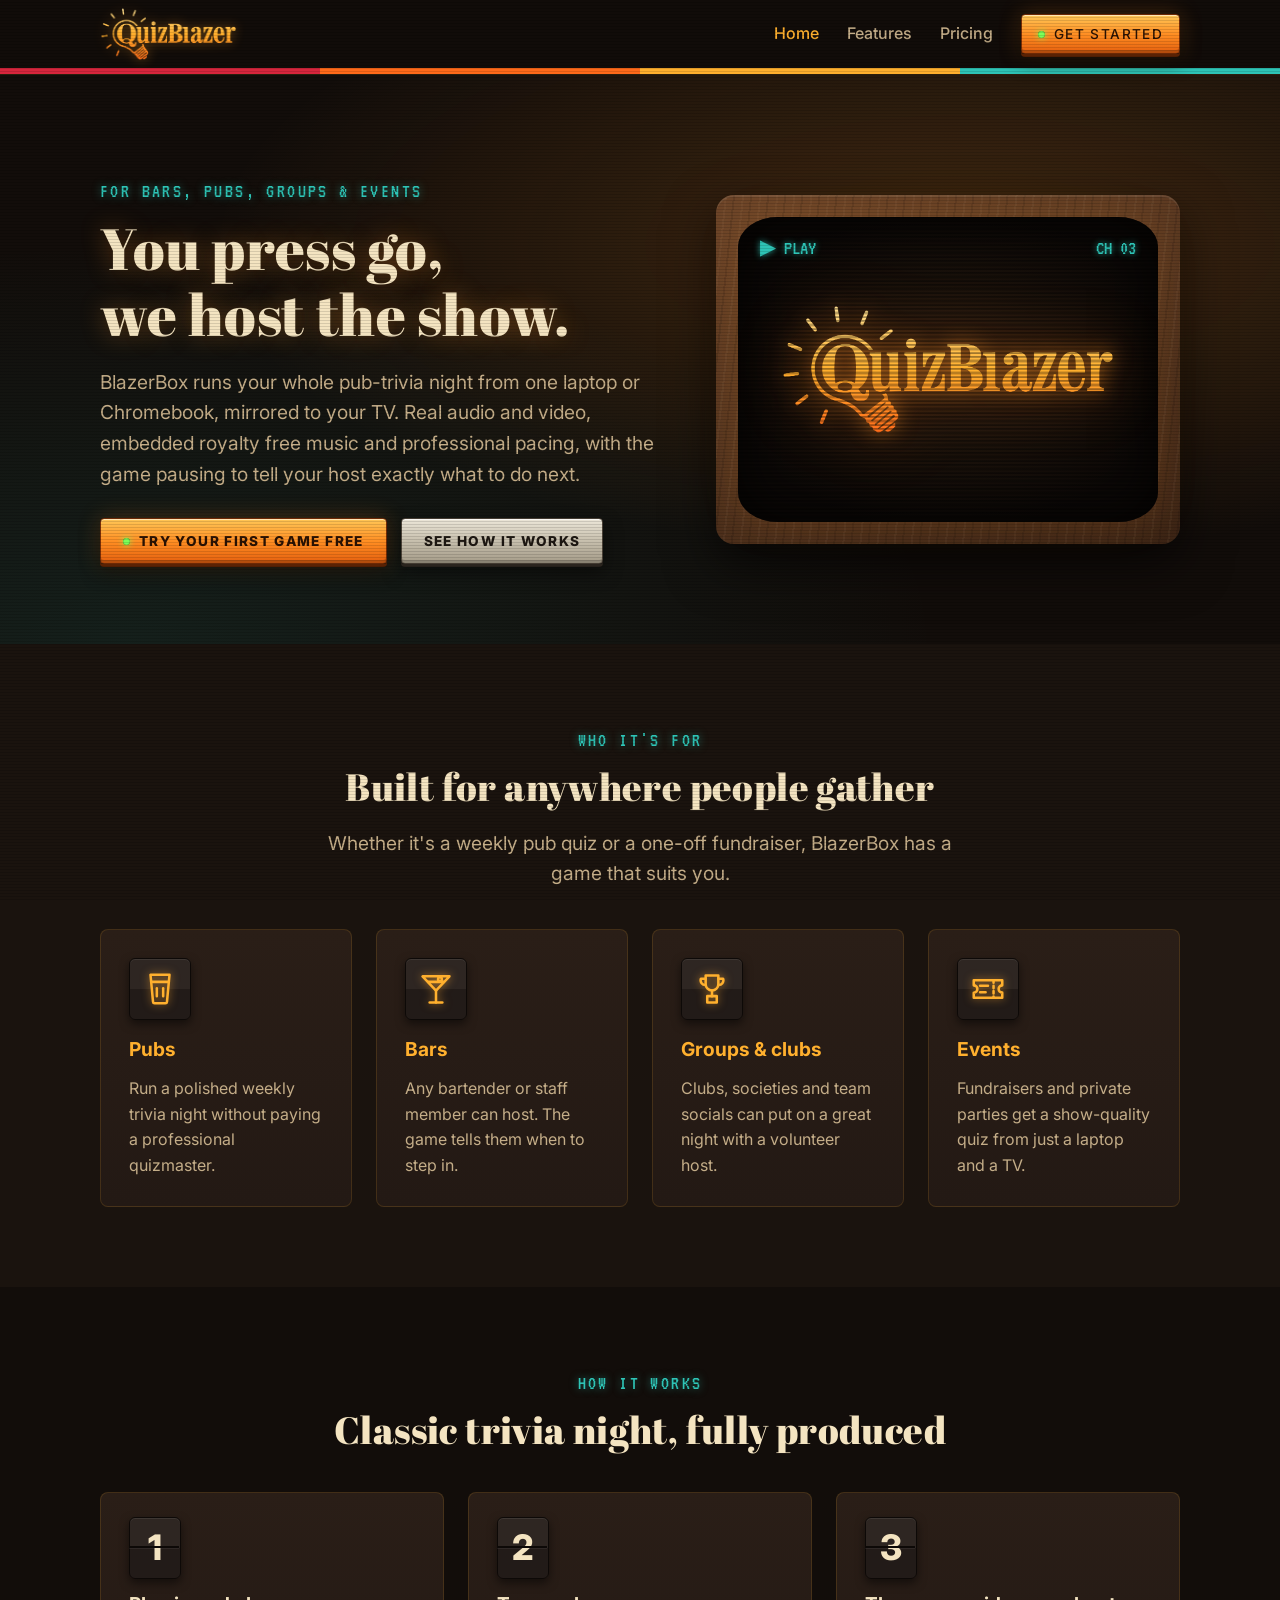
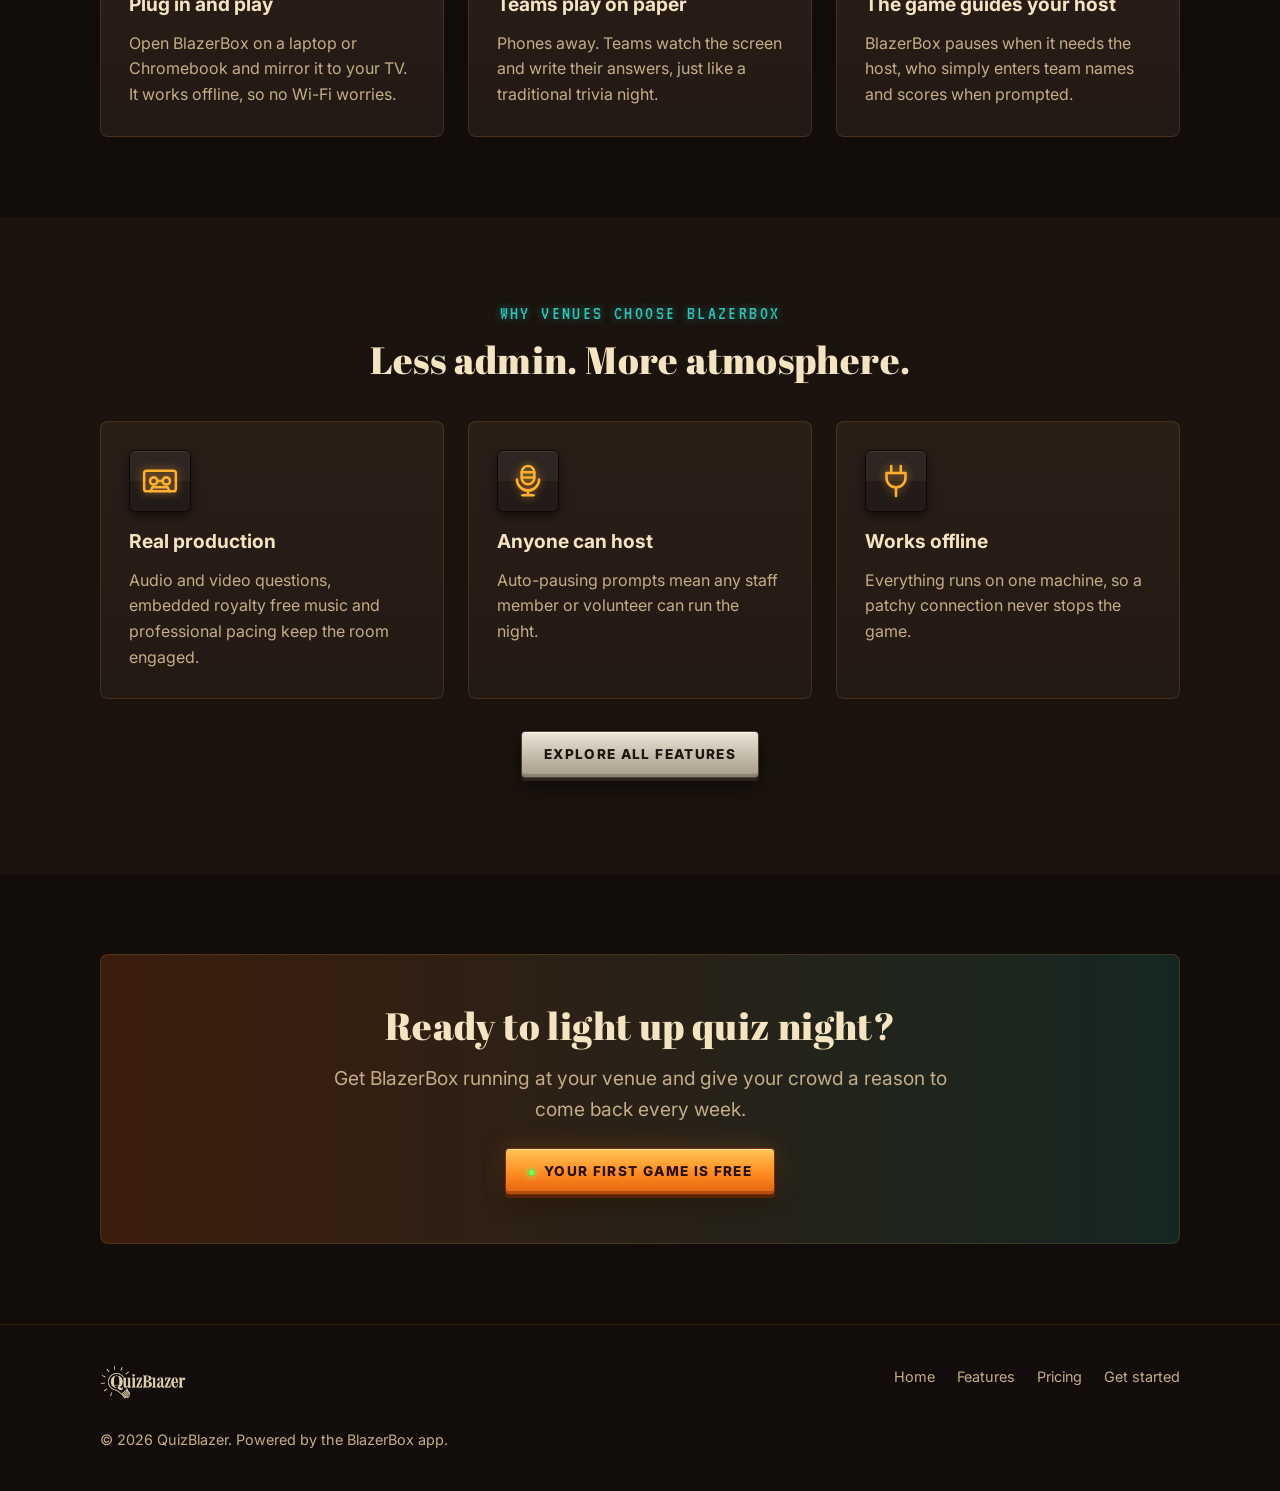
==== index.html @ 4c2b297f "Merge pull request #1 from DLGXYZ/get-started-form Add "Is QuizBlazer right for you?" Get Started fo" ====
<!DOCTYPE html>
<html lang="en">
<head>
  <meta charset="utf-8">
  <meta name="viewport" content="width=device-width, initial-scale=1">
  <title>QuizBlazer | Quiz nights powered by BlazerBox</title>
  <meta name="description" content="QuizBlazer brings the BlazerBox trivia host to bars, pubs, groups and events. Run a fully produced trivia night from one laptop and a TV.">
  <link rel="preconnect" href="https://fonts.googleapis.com">
  <link rel="preconnect" href="https://fonts.gstatic.com" crossorigin>
  <link href="https://fonts.googleapis.com/css2?family=Abril+Fatface&family=Inter:wght@400;500;600;700;800&family=VT323&display=swap" rel="stylesheet">
  <link rel="icon" type="image/png" href="assets/favicon.png">
  <link rel="stylesheet" href="assets/style.css?v=5">
  <script src="assets/site.js?v=3" defer></script>
</head>
<body>
  <header class="site-header">
    <nav class="container nav" aria-label="Main">
      <a class="logo" href="index.html"><img src="assets/logo-warm.png" alt="QuizBlazer" width="1142" height="451"></a>
      <button class="nav-toggle" aria-label="Open menu" aria-expanded="false">&#9776;</button>
      <ul class="nav-links">
        <li><a href="index.html" aria-current="page">Home</a></li>
        <li><a href="features.html">Features</a></li>
        <li><a href="pricing.html">Pricing</a></li>
        <li><a class="btn btn-primary" href="get-started.html">Get started</a></li>
      </ul>
    </nav>
    <div class="retro-stripe"></div>
  </header>

  <main>
    <section class="hero">
      <div class="container hero-grid">
        <div>
          <p class="eyebrow">For bars, pubs, groups &amp; events</p>
          <h1>You press go,<br>we host the show.</h1>
          <p class="lead">BlazerBox runs your whole pub-trivia night from one laptop or Chromebook, mirrored to your TV. Real audio and video, embedded royalty free music and professional pacing, with the game pausing to tell your host exactly what to do next.</p>
          <div class="hero-actions">
            <a class="btn btn-primary" href="pricing.html#get-started">Try your first game free</a>
            <a class="btn btn-ghost" href="features.html">See how it works</a>
          </div>
        </div>
        <div class="crt" aria-hidden="true">
          <div class="crt-screen">
            <span class="osd osd-left">&#9654; PLAY</span>
            <span class="osd osd-right">CH 03</span>
            <img src="assets/logo-warm.png" alt="" width="1142" height="451">
          </div>
        </div>
      </div>
    </section>

    <section class="section-alt audience">
      <div class="container center">
        <p class="eyebrow">Who it's for</p>
        <h2>Built for anywhere people gather</h2>
        <p class="lead">Whether it's a weekly pub quiz or a one-off fundraiser, BlazerBox has a game that suits you.</p>
        <div class="grid-3" style="grid-template-columns:repeat(auto-fit,minmax(220px,1fr));text-align:left">
          <div class="card"><div class="icon"><svg viewBox="0 0 24 24" aria-hidden="true"><path d="M6 3h12l-1.6 17.1a1 1 0 0 1-1 .9H8.6a1 1 0 0 1-1-.9z"/><path d="M6.4 7.5h11.2"/><path d="M10 11.5v5M14 11.5v5"/></svg></div><h3>Pubs</h3><p>Run a polished weekly trivia night without paying a professional quizmaster.</p></div>
          <div class="card"><div class="icon"><svg viewBox="0 0 24 24" aria-hidden="true"><path d="M3.5 4h17L12 13z"/><path d="M12 13v7.5"/><path d="M8 20.5h8"/><path d="M7 7.5h10"/><circle cx="14.5" cy="5.8" r="1.2"/></svg></div><h3>Bars</h3><p>Any bartender or staff member can host. The game tells them when to step in.</p></div>
          <div class="card"><div class="icon"><svg viewBox="0 0 24 24" aria-hidden="true"><path d="M8 3.5h8v5.5a4 4 0 0 1-8 0z"/><path d="M8 5.5H5a3 3 0 0 0 3 4"/><path d="M16 5.5h3a3 3 0 0 1-3 4"/><path d="M12 13v3.5"/><path d="M9 16.5h6v4H9z"/></svg></div><h3>Groups &amp; clubs</h3><p>Clubs, societies and team socials can put on a great night with a volunteer host.</p></div>
          <div class="card"><div class="icon"><svg viewBox="0 0 24 24" aria-hidden="true"><path d="M3 6.5h18v3.2a2.3 2.3 0 0 0 0 4.6v3.2H3v-3.2a2.3 2.3 0 0 0 0-4.6z"/><path d="M15.5 6.5v11" stroke-dasharray="1.6 1.8"/><path d="M7 10h5M7 14h3.5"/></svg></div><h3>Events</h3><p>Fundraisers and private parties get a show-quality quiz from just a laptop and a TV.</p></div>
        </div>
      </div>
    </section>

    <section>
      <div class="container center">
        <p class="eyebrow">How it works</p>
        <h2>Classic trivia night, fully produced</h2>
        <div class="grid-3 steps" style="text-align:left">
          <div class="card"><h3>Plug in and play</h3><p>Open BlazerBox on a laptop or Chromebook and mirror it to your TV. It works offline, so no Wi-Fi worries.</p></div>
          <div class="card"><h3>Teams play on paper</h3><p>Phones away. Teams watch the screen and write their answers, just like a traditional trivia night.</p></div>
          <div class="card"><h3>The game guides your host</h3><p>BlazerBox pauses when it needs the host, who simply enters team names and scores when prompted.</p></div>
        </div>
      </div>
    </section>

    <section class="section-alt">
      <div class="container">
        <div class="center">
          <p class="eyebrow">Why venues choose BlazerBox</p>
          <h2>Less admin. More atmosphere.</h2>
        </div>
        <div class="grid-3">
          <div class="card"><div class="icon"><svg viewBox="0 0 24 24" aria-hidden="true"><rect x="2" y="5.5" width="20" height="13" rx="1.5"/><circle cx="8" cy="12" r="2.3"/><circle cx="16" cy="12" r="2.3"/><path d="M10.3 12h3.4"/><path d="M6 18.5l1.2-2.5h9.6l1.2 2.5"/></svg></div><h3>Real production</h3><p>Audio and video questions, embedded royalty free music and professional pacing keep the room engaged.</p></div>
          <div class="card"><div class="icon"><svg viewBox="0 0 24 24" aria-hidden="true"><rect x="8" y="2.5" width="8" height="11.5" rx="4"/><path d="M8 6.5h8M8 9.8h8"/><path d="M5 11a7 7 0 0 0 14 0"/><path d="M12 18v2.5"/><path d="M8.5 21h7"/></svg></div><h3>Anyone can host</h3><p>Auto-pausing prompts mean any staff member or volunteer can run the night.</p></div>
          <div class="card"><div class="icon"><svg viewBox="0 0 24 24" aria-hidden="true"><path d="M9 2.5v4.5M15 2.5v4.5"/><path d="M6 7h12v3a6 6 0 0 1-12 0z"/><path d="M12 16v5.5"/></svg></div><h3>Works offline</h3><p>Everything runs on one machine, so a patchy connection never stops the game.</p></div>
        </div>
        <p class="center" style="margin-top:32px"><a class="btn btn-ghost" href="features.html">Explore all features</a></p>
      </div>
    </section>

  <section>
    <div class="container">
      <div class="cta-band">
        <h2>Ready to light up quiz night?</h2>
        <p class="lead" style="margin:0 auto 24px">Get BlazerBox running at your venue and give your crowd a reason to come back every week.</p>
        <a class="btn btn-primary" href="pricing.html#get-started">Your first game is free</a>
      </div>
    </div>
  </section>


  </main>

  <footer class="site-footer">
    <div class="container footer-inner">
      <span><img class="footer-logo" src="assets/logo-cream.png" alt="QuizBlazer" width="1142" height="451"><br>&copy; 2026 QuizBlazer. Powered by the BlazerBox app.</span>
      <span>
        <a href="index.html">Home</a>
        <a href="features.html">Features</a>
        <a href="pricing.html">Pricing</a>
        <a href="get-started.html">Get started</a>
      </span>
    </div>
  </footer>
</body>
</html>
---- assets/style.css ----
:root {
  --bg: #120d0a;
  --bg-alt: #1a130e;
  --card: #231914;
  --text: #f4e4c1;
  --muted: #c4ad88;
  --flame: #ff6a1a;
  --flame-2: #ffb02e;
  --accent: #2ec4b6;
  --line: rgba(255, 176, 46, 0.14);
  --radius: 8px;
  --max: 1120px;
}
* { box-sizing: border-box; }
html { scroll-behavior: smooth; }
body {
  margin: 0;
  font-family: "Inter", system-ui, -apple-system, Segoe UI, Roboto, sans-serif;
  background: var(--bg);
  color: var(--text);
  line-height: 1.6;
}
img { max-width: 100%; height: auto; display: block; }
a { color: var(--flame-2); }
.container { max-width: var(--max); margin: 0 auto; padding: 0 20px; }

/* Header */
.site-header {
  position: sticky; top: 0; z-index: 10;
  background: rgba(18, 13, 10, 0.94);
  backdrop-filter: blur(8px);
  border-bottom: 1px solid var(--line);
}
.nav { display: flex; align-items: center; justify-content: space-between; height: 68px; }
.logo { display: flex; align-items: center; }
.logo img { height: 54px; width: auto; filter: drop-shadow(0 0 6px rgba(255, 160, 40, 0.45)); }
.nav-links { display: flex; gap: 28px; align-items: center; list-style: none; margin: 0; padding: 0; }
.nav-links a { color: var(--muted); text-decoration: none; font-weight: 500; }
.nav-links a:hover, .nav-links a[aria-current="page"] { color: var(--text); }
.nav-links a.btn-primary { color: #2a1203; padding: 9px 16px 8px; }
.nav-links a[aria-current="page"] { color: var(--flame-2); }
.nav-links a.btn-primary[aria-current="page"] { color: #2a1203; }
.nav-toggle { display: none; background: none; border: 0; color: var(--text); font-size: 1.6rem; cursor: pointer; }

/* Buttons: chunky hi-fi keys */
.btn {
  display: inline-flex; align-items: center; justify-content: center; gap: 9px;
  padding: 12px 22px 11px; border-radius: 4px; border: 1px solid;
  font-weight: 800; font-size: 0.85rem; text-transform: uppercase; letter-spacing: 0.1em;
  text-decoration: none; transition: transform 0.06s, box-shadow 0.06s, filter 0.15s;
}
.btn:active { transform: translateY(3px); }
.btn-primary {
  background: linear-gradient(180deg, #ffc757 0%, #ff8d22 52%, #e5600f 100%);
  border-color: #7a2e05; color: #2a1203;
  box-shadow: inset 0 1px 0 rgba(255,255,255,0.55), inset 0 -3px 0 rgba(0,0,0,0.22), 0 3px 0 #5a2204, 0 8px 18px rgba(0,0,0,0.5), 0 0 22px rgba(255,140,30,0.25);
}
.btn-primary::before {
  content: ""; width: 7px; height: 7px; border-radius: 50%; flex: none;
  background: #7dff5a; box-shadow: 0 0 6px #7dff5a, 0 0 1px #1c4d10 inset;
}
.btn-primary:hover { filter: brightness(1.07); }
.btn-primary:active { box-shadow: inset 0 1px 0 rgba(255,255,255,0.4), inset 0 -1px 0 rgba(0,0,0,0.2), 0 0 0 #5a2204, 0 3px 8px rgba(0,0,0,0.5); }
.btn-ghost {
  background: linear-gradient(180deg, #ece6d8 0%, #c3bba9 55%, #a59c89 100%);
  border-color: #4d4439; color: #1d1712;
  box-shadow: inset 0 1px 0 rgba(255,255,255,0.7), inset 0 -3px 0 rgba(0,0,0,0.18), 0 3px 0 #2a241e, 0 8px 18px rgba(0,0,0,0.5);
}
.btn-ghost:hover { filter: brightness(1.06); }
.btn-ghost:active { box-shadow: inset 0 1px 0 rgba(255,255,255,0.5), 0 0 0 #2a241e, 0 3px 8px rgba(0,0,0,0.5); }

/* Sections */
section { padding: 80px 0; }
.section-alt { background: var(--bg-alt); }
.eyebrow { font-family: "VT323", ui-monospace, monospace; color: var(--accent); text-transform: uppercase; letter-spacing: 0.12em; font-size: 1.25rem; text-shadow: 0 0 8px rgba(46, 196, 182, 0.55); margin: 0 0 8px; }
h1, h2, h3 { line-height: 1.15; margin: 0 0 16px; }
h1, h2 { font-family: "Abril Fatface", Georgia, serif; font-weight: 400; letter-spacing: 0.01em; }
h1 { text-shadow: 0 0 24px rgba(255, 150, 40, 0.35); }
h1 { font-size: clamp(2.2rem, 5vw, 3.6rem); }
h2 { font-size: clamp(1.7rem, 3.5vw, 2.4rem); }
h3 { font-size: 1.2rem; }
.lead { font-size: 1.2rem; color: var(--muted); max-width: 640px; }
.center { text-align: center; }
.center .lead { margin-left: auto; margin-right: auto; }

/* Hero */
.hero { padding: 100px 0 80px; background: radial-gradient(ellipse at 75% 30%, rgba(255, 150, 40, 0.20), transparent 55%), radial-gradient(ellipse at 10% 100%, rgba(46, 196, 182, 0.10), transparent 50%); }
.hero-grid { display: grid; grid-template-columns: 1.1fr 0.9fr; gap: 48px; align-items: center; }
.hero-actions { display: flex; gap: 14px; flex-wrap: wrap; margin-top: 28px; }
/* CRT television */
.crt {
  position: relative; aspect-ratio: 4 / 3;
  padding: 22px; border-radius: 18px;
  background:
    repeating-linear-gradient(96deg, rgba(0,0,0,0.10) 0 2px, transparent 2px 9px, rgba(255,220,180,0.04) 9px 11px, transparent 11px 17px),
    linear-gradient(160deg, #6e4629, #3b2415);
  box-shadow: inset 0 2px 0 rgba(255,255,255,0.08), 0 20px 50px rgba(0,0,0,0.6);
}
.crt-screen {
  position: relative; height: 100%; border-radius: 40px / 30px; overflow: hidden;
  background: radial-gradient(ellipse at center, #2a1c10 0%, #0d0907 75%);
  box-shadow: inset 0 0 60px rgba(0,0,0,0.9), 0 0 40px rgba(255, 150, 40, 0.15);
  display: flex; align-items: center; justify-content: center; padding: 10%;
}
.crt-screen img { width: 100%; filter: drop-shadow(0 0 10px rgba(255, 150, 40, 0.7)) drop-shadow(0 0 30px rgba(255, 110, 20, 0.35)); animation: flicker 6s infinite; }
.crt-screen::after, .feature-media::after {
  content: ""; position: absolute; inset: 0; pointer-events: none;
  background: repeating-linear-gradient(0deg, rgba(0,0,0,0.28) 0 2px, transparent 2px 4px);
}
.osd { position: absolute; top: 14px; font-family: "VT323", monospace; font-size: 1.3rem; color: var(--accent); text-shadow: 0 0 6px rgba(46, 196, 182, 0.8); z-index: 1; }
.osd-left { left: 22px; } .osd-right { right: 22px; }
@keyframes flicker { 0%, 100% { opacity: 1; } 92% { opacity: 1; } 93% { opacity: 0.85; } 94% { opacity: 1; } 96% { opacity: 0.92; } }
@media (prefers-reduced-motion: reduce) { .crt-screen img { animation: none; } }

/* 80s stripe */
.retro-stripe { height: 6px; background: linear-gradient(90deg, #d7263d 0 25%, #ff6a1a 25% 50%, #ffb02e 50% 75%, #2ec4b6 75% 100%); }

/* Cards / grids */
.grid-3 { display: grid; grid-template-columns: repeat(3, 1fr); gap: 24px; margin-top: 40px; }
.grid-2 { display: grid; grid-template-columns: repeat(2, 1fr); gap: 24px; margin-top: 40px; }
.card { background: linear-gradient(180deg, #2a1e17, var(--card)); border-radius: var(--radius); padding: 28px; border: 1px solid var(--line); }
.card p { color: var(--muted); margin: 0; }
.icon {
  width: 62px; height: 62px; margin-bottom: 18px; border-radius: 6px;
  display: flex; align-items: center; justify-content: center;
  background: linear-gradient(180deg, #2e2622 0 50%, #221b18 50% 100%);
  border: 1px solid #0d0907; color: var(--flame-2);
  box-shadow: inset 0 1px 0 rgba(255,255,255,0.08), 0 4px 10px rgba(0,0,0,0.5);
}
.icon svg {
  width: 38px; height: 38px; fill: none; stroke: currentColor; stroke-width: 1.6;
  stroke-linecap: round; stroke-linejoin: round;
  filter: drop-shadow(0 0 4px rgba(255, 170, 50, 0.6));
}

/* Audience */
.audience .card h3 { color: var(--flame-2); }

/* Steps */
.steps { counter-reset: step; }
.steps .card { position: relative; padding-top: 100px; }
.steps .card::before {
  counter-increment: step; content: counter(step);
  position: absolute; top: 24px; left: 28px;
  width: 50px; height: 60px; border-radius: 6px;
  background: linear-gradient(180deg, #2e2622 0 50%, #221b18 50% 100%);
  color: #f4e4c1; font-weight: 800; font-size: 2.2rem; line-height: 1;
  display: flex; align-items: center; justify-content: center;
  box-shadow: inset 0 1px 0 rgba(255,255,255,0.08), 0 4px 10px rgba(0,0,0,0.5);
  border: 1px solid #0d0907;
}
.steps .card::after {
  content: ""; position: absolute; top: 53px; left: 28px; width: 50px; height: 2px;
  background: #0d0907; box-shadow: 0 1px 0 rgba(255,255,255,0.06);
}

/* Feature rows */
.feature-row { display: grid; grid-template-columns: 1fr 1fr; gap: 48px; align-items: center; padding: 40px 0; border-bottom: 1px solid var(--line); }
.feature-row:last-child { border-bottom: 0; }
.feature-row:nth-child(even) .feature-media { order: -1; }
.feature-media { position: relative; overflow: hidden; aspect-ratio: 4 / 3; border-radius: 30px / 22px; background: radial-gradient(ellipse at center, #2a1c10 0%, #0d0907 80%); border: 10px solid #4a2f1c; box-shadow: inset 0 0 40px rgba(0,0,0,0.9); display: flex; align-items: center; justify-content: center; color: var(--muted); font-size: 0.9rem; text-align: center; padding: 20px; }
.feature-row ul { color: var(--muted); padding-left: 20px; }

/* Pricing */
.pricing-grid { display: grid; grid-template-columns: repeat(3, 1fr); gap: 24px; margin-top: 40px; align-items: stretch; }
.plan { display: flex; flex-direction: column; }
.plan.featured { border: 2px solid var(--flame); box-shadow: 0 0 30px rgba(255, 120, 30, 0.2); transform: translateY(-8px); }
.plan .badge { align-self: flex-start; font-family: "VT323", monospace; font-size: 1rem; letter-spacing: 0.08em; text-transform: uppercase; background: var(--accent); color: #0d0907; padding: 2px 10px; border-radius: 2px; margin-bottom: 12px; }
.card .price {
  font-family: "VT323", ui-monospace, monospace; font-size: 2.9rem; line-height: 1.05;
  margin: 10px 0 0; padding: 8px 14px; border-radius: 4px;
  background: linear-gradient(180deg, #0a0e07, #111a0c); border: 2px solid #050704;
  color: #7dff5a; text-shadow: 0 0 8px rgba(125, 255, 90, 0.6);
  box-shadow: inset 0 0 14px rgba(0,0,0,0.9), 0 1px 0 rgba(255,255,255,0.06);
}
.card .price small { font-size: 1.35rem; color: #58c23f; text-shadow: none; }
.plan ul { list-style: none; padding: 0; margin: 20px 0 28px; color: var(--muted); flex: 1; }
.plan li { padding: 6px 0 6px 26px; position: relative; }
.plan li::before { content: "✓"; position: absolute; left: 0; color: var(--flame-2); font-weight: 700; }
.plan .btn { text-align: center; }
.note { color: var(--muted); font-size: 0.9rem; margin-top: 24px; }

/* FAQ */
.faq details { background: var(--card); border: 1px solid var(--line); border-radius: var(--radius); padding: 18px 22px; margin-bottom: 12px; }
.faq summary { cursor: pointer; font-weight: 600; }
.faq summary::marker { color: #7dff5a; }
.faq details p { color: var(--muted); margin: 12px 0 0; }

/* CTA band */
.cta-band { background: linear-gradient(90deg, rgba(255, 106, 26, 0.18), rgba(46, 196, 182, 0.14)); border: 1px solid var(--line); border-radius: var(--radius); padding: 48px; text-align: center; }

/* Footer */
.site-footer { border-top: 1px solid var(--line); padding: 40px 0; color: var(--muted); font-size: 0.9rem; }
.footer-inner { display: flex; justify-content: space-between; gap: 20px; flex-wrap: wrap; }
.site-footer a { color: var(--muted); text-decoration: none; margin-left: 18px; }
.site-footer a:hover { color: var(--text); }

/* Responsive */
@media (max-width: 860px) {
  .hero-grid, .feature-row, .grid-2 { grid-template-columns: 1fr; }
  .feature-row:nth-child(even) .feature-media { order: 0; }
  .grid-3, .pricing-grid { grid-template-columns: 1fr; }
  .plan.featured { transform: none; }
  .nav-toggle { display: block; }
  .nav-links { display: none; position: absolute; top: 68px; left: 0; right: 0; flex-direction: column; gap: 0; background: var(--bg-alt); padding: 12px 0; }
  .nav-links.open { display: flex; }
  .nav-links li { width: 100%; text-align: center; padding: 10px 0; }
  section { padding: 56px 0; }
  .cta-band { padding: 32px 20px; }
  .site-footer a { margin: 0 18px 0 0; }
}

/* Faint CRT scanlines over the whole page */
body::after {
  content: ""; position: fixed; inset: 0; pointer-events: none; z-index: 100;
  background: repeating-linear-gradient(0deg, rgba(0,0,0,0.12) 0 1px, transparent 1px 3px);
}
.footer-logo { height: 34px; width: auto; opacity: 0.9; margin-bottom: 6px; }
@media (max-width: 860px) { .logo img { height: 38px; } }
@media (max-width: 480px) { .hero h1 { font-size: clamp(1.6rem, 8.6vw, 2.2rem); } }

/* Get started form */
.fit-form { padding: 36px; }
.fit-form fieldset { border: 0; padding: 0 0 28px; margin: 0 0 28px; border-bottom: 1px solid var(--line); }
.fit-form legend { font-weight: 700; font-size: 1.1rem; padding: 0; margin-bottom: 10px; display: flex; gap: 12px; align-items: baseline; }
.q-num { font-family: "VT323", monospace; font-size: 1.4rem; color: var(--accent); text-shadow: 0 0 6px rgba(46, 196, 182, 0.6); flex: none; }
.fit-form .help { font-size: 0.95rem; margin: 0 0 14px; }
.opt { color: var(--muted); font-weight: 400; font-size: 0.9rem; }
.field-grid { display: grid; grid-template-columns: 1fr 1fr; gap: 16px; }
.field-grid label { display: flex; flex-direction: column; gap: 6px; font-weight: 600; font-size: 0.95rem; }
.field-grid .span-2 { grid-column: 1 / -1; }
.fit-form input[type="text"], .fit-form input[type="email"], .fit-form input[type="tel"], .fit-form textarea {
  width: 100%; font: inherit; font-size: 1rem; color: var(--text);
  background: #0d0907; border: 1px solid #4a3a2c; border-radius: 4px; padding: 11px 14px;
  box-shadow: inset 0 2px 6px rgba(0,0,0,0.7);
}
.fit-form textarea { resize: vertical; }
.fit-form input::placeholder, .fit-form textarea::placeholder { color: #7d6b55; }
.fit-form input:focus, .fit-form textarea:focus { outline: none; border-color: var(--flame-2); box-shadow: inset 0 2px 6px rgba(0,0,0,0.7), 0 0 0 2px rgba(255, 176, 46, 0.3); }
.choices { display: grid; grid-template-columns: 1fr 1fr; gap: 10px; }
.choices label {
  display: flex; align-items: center; gap: 12px; cursor: pointer; font-size: 0.95rem;
  padding: 12px 14px; border-radius: 4px; border: 1px solid #0d0907;
  background: linear-gradient(180deg, #2e2622, #221b18);
  box-shadow: inset 0 1px 0 rgba(255,255,255,0.06), 0 3px 0 #0d0907;
}
.choices label:hover { border-color: #5a4636; }
.choices input { appearance: none; -webkit-appearance: none; margin: 0; flex: none; width: 12px; height: 12px; border-radius: 50%; background: #3a1a0c; border: 1px solid #0d0907; box-shadow: inset 0 1px 2px rgba(0,0,0,0.8); }
.choices input:checked { background: #7dff5a; box-shadow: 0 0 6px #7dff5a; }
.choices input:focus-visible { outline: 2px solid var(--flame-2); outline-offset: 3px; }
.choices label:has(input:checked) { border-color: var(--flame); color: var(--flame-2); transform: translateY(2px); box-shadow: inset 0 2px 4px rgba(0,0,0,0.5), 0 1px 0 #0d0907; }
.other-input { margin-top: 12px; }
.form-actions { display: flex; flex-direction: column; align-items: flex-start; gap: 14px; }
.form-actions .btn { font-size: 1rem; padding: 15px 28px 14px; cursor: pointer; }
.form-actions .btn:disabled { filter: grayscale(0.6); cursor: wait; }
.form-error { color: #ff8a7a; margin: 0; }
.form-thanks { text-align: center; padding: 48px 36px; }
.form-thanks p:last-child { max-width: 560px; margin: 0 auto; }
.hp { position: absolute; left: -9999px; }
.sr-only { position: absolute; width: 1px; height: 1px; overflow: hidden; clip: rect(0 0 0 0); white-space: nowrap; }
@media (max-width: 860px) {
  .fit-form { padding: 24px 18px; }
  .field-grid, .choices { grid-template-columns: 1fr; }
}
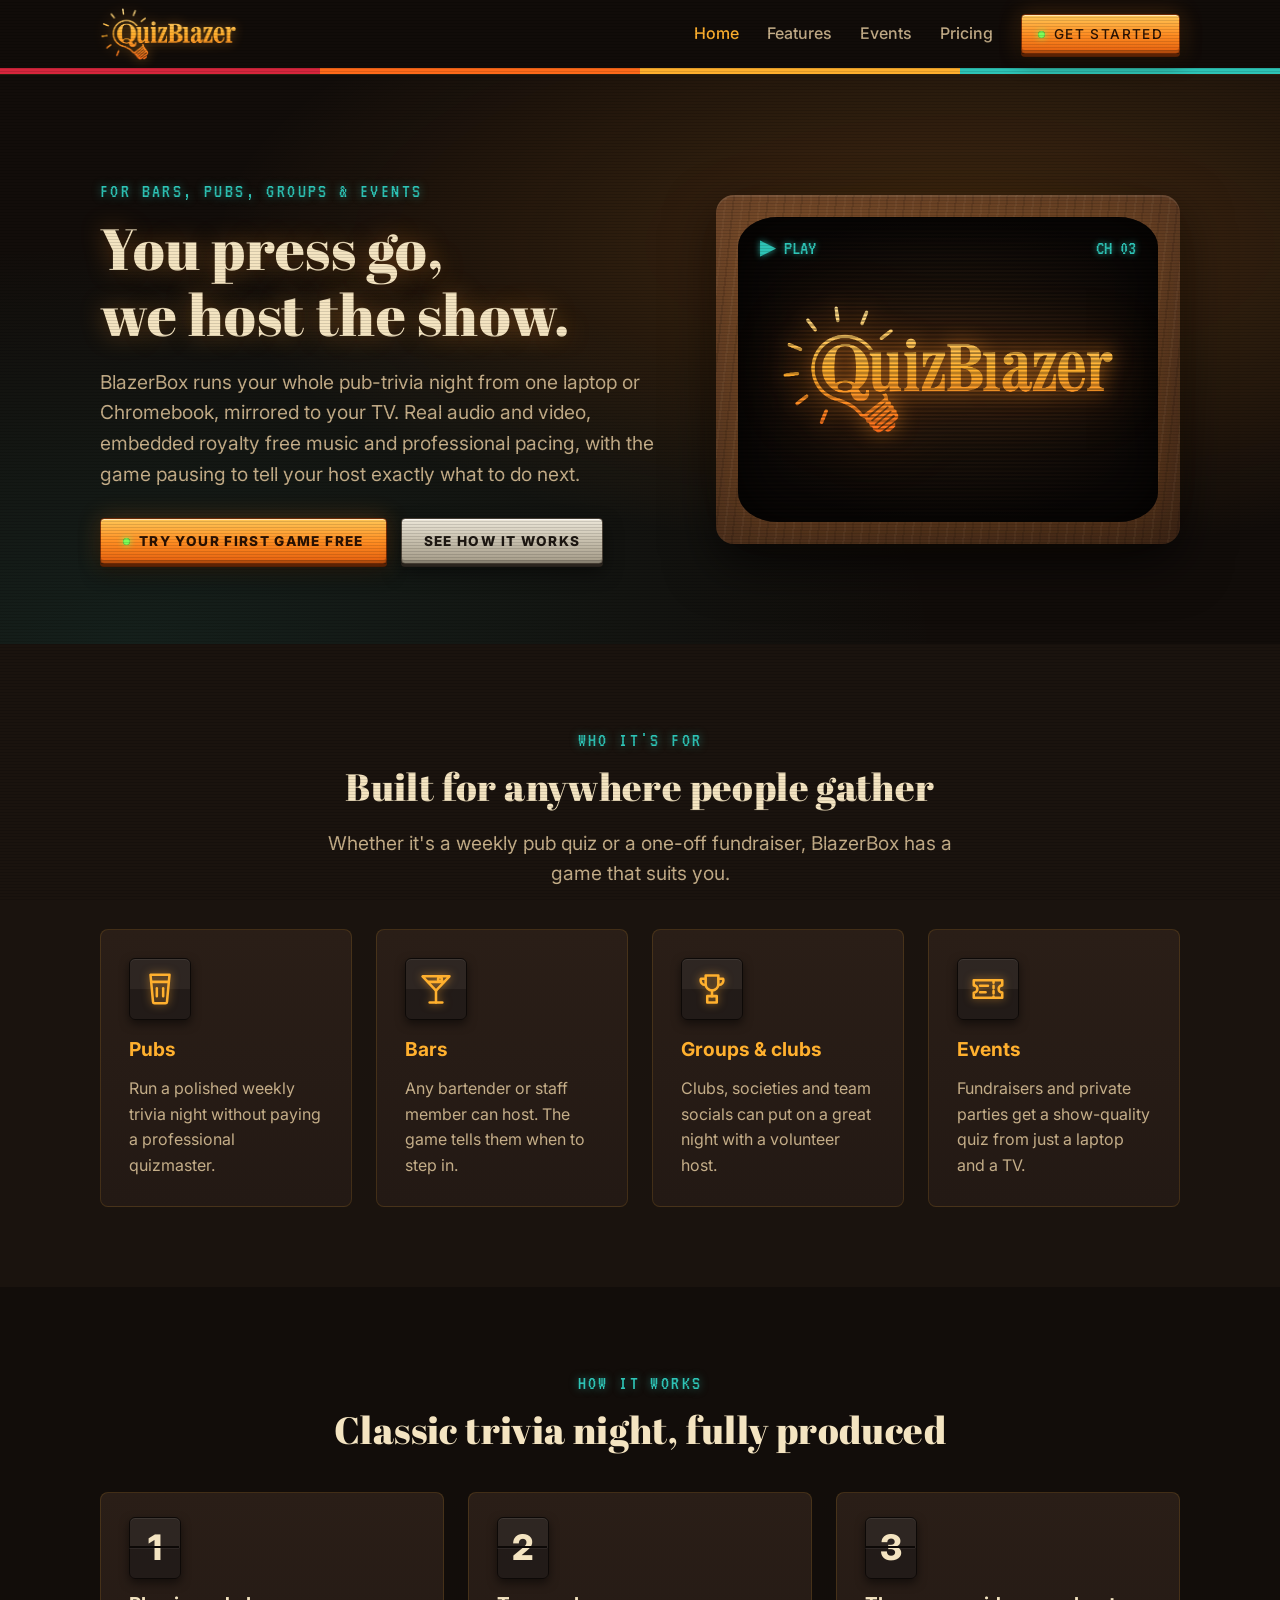
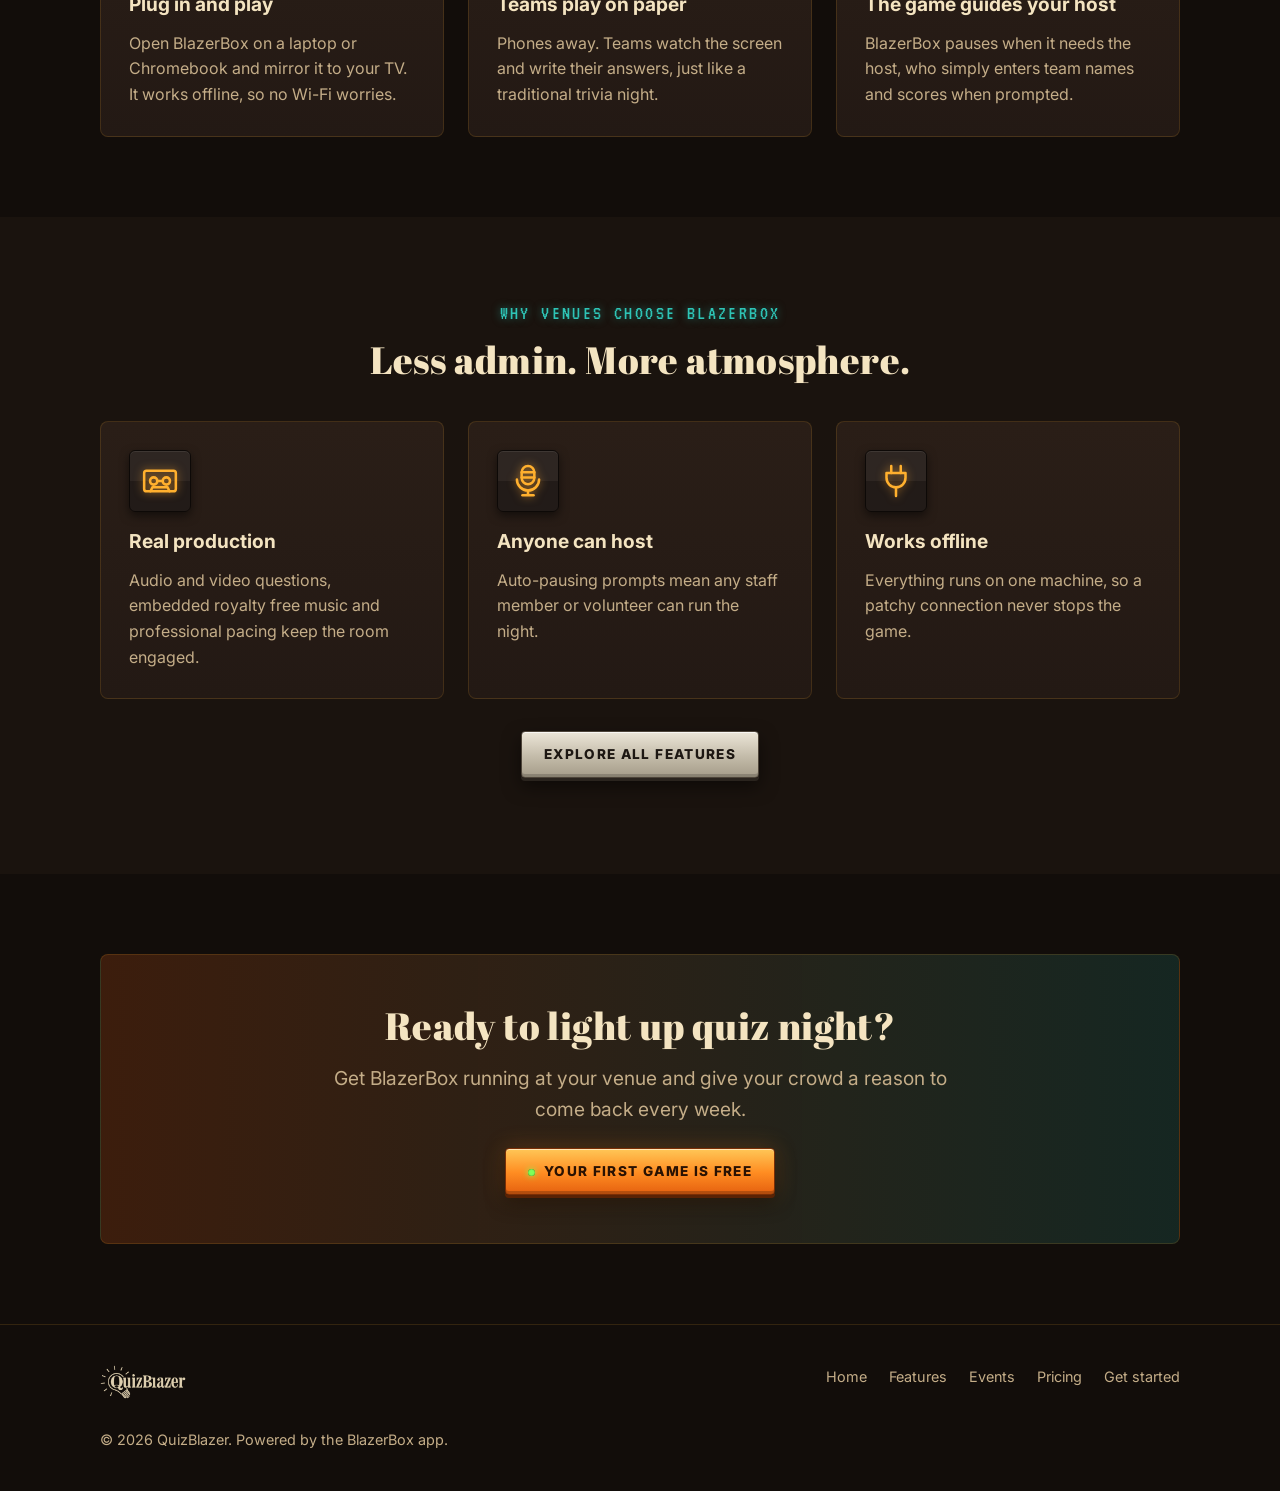
==== commit c5274da5: "Merge pull request #3 from DLGXYZ/event-schedule Add Events page with the game schedule" ====
--- a/index.html
+++ b/index.html
@@ -20,6 +20,7 @@
       <ul class="nav-links">
         <li><a href="index.html" aria-current="page">Home</a></li>
         <li><a href="features.html">Features</a></li>
+        <li><a href="events.html">Events</a></li>
         <li><a href="pricing.html">Pricing</a></li>
         <li><a class="btn btn-primary" href="get-started.html">Get started</a></li>
       </ul>
@@ -109,6 +110,7 @@
       <span>
         <a href="index.html">Home</a>
         <a href="features.html">Features</a>
+        <a href="events.html">Events</a>
         <a href="pricing.html">Pricing</a>
         <a href="get-started.html">Get started</a>
       </span>
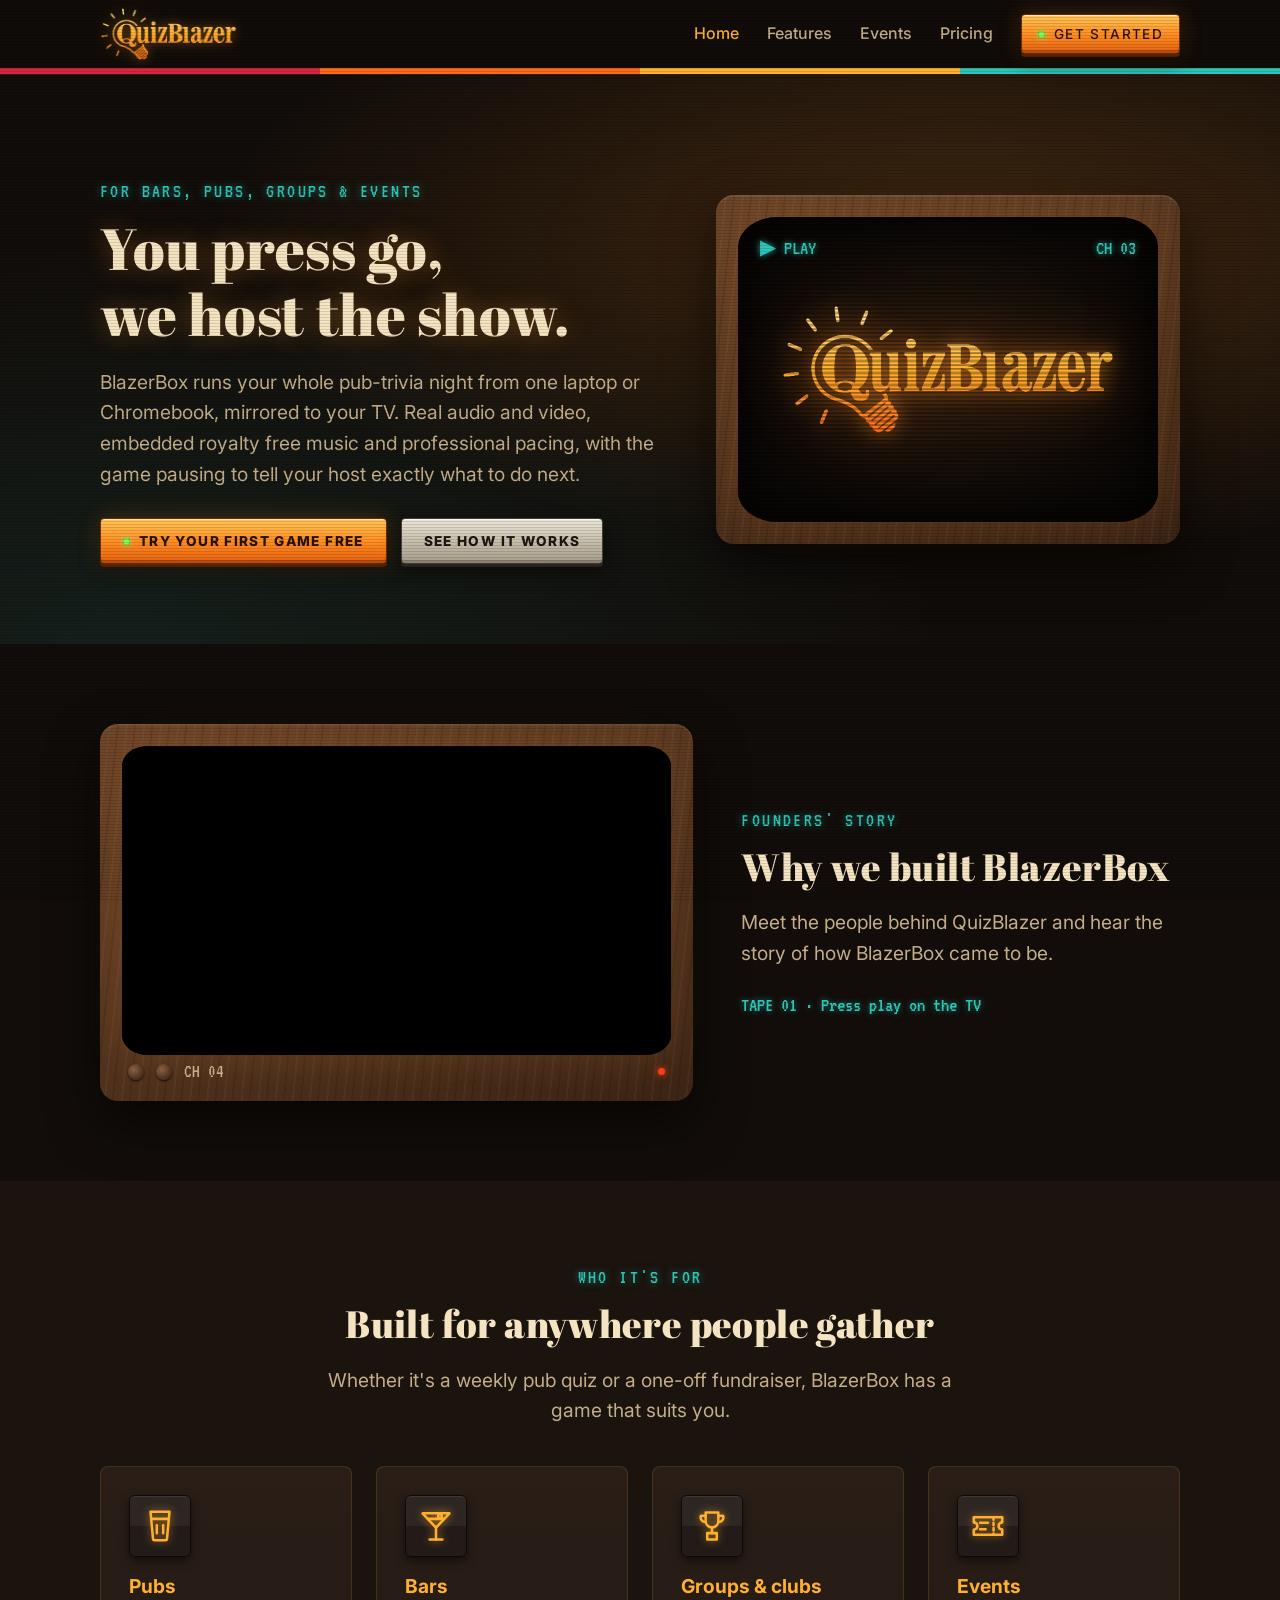
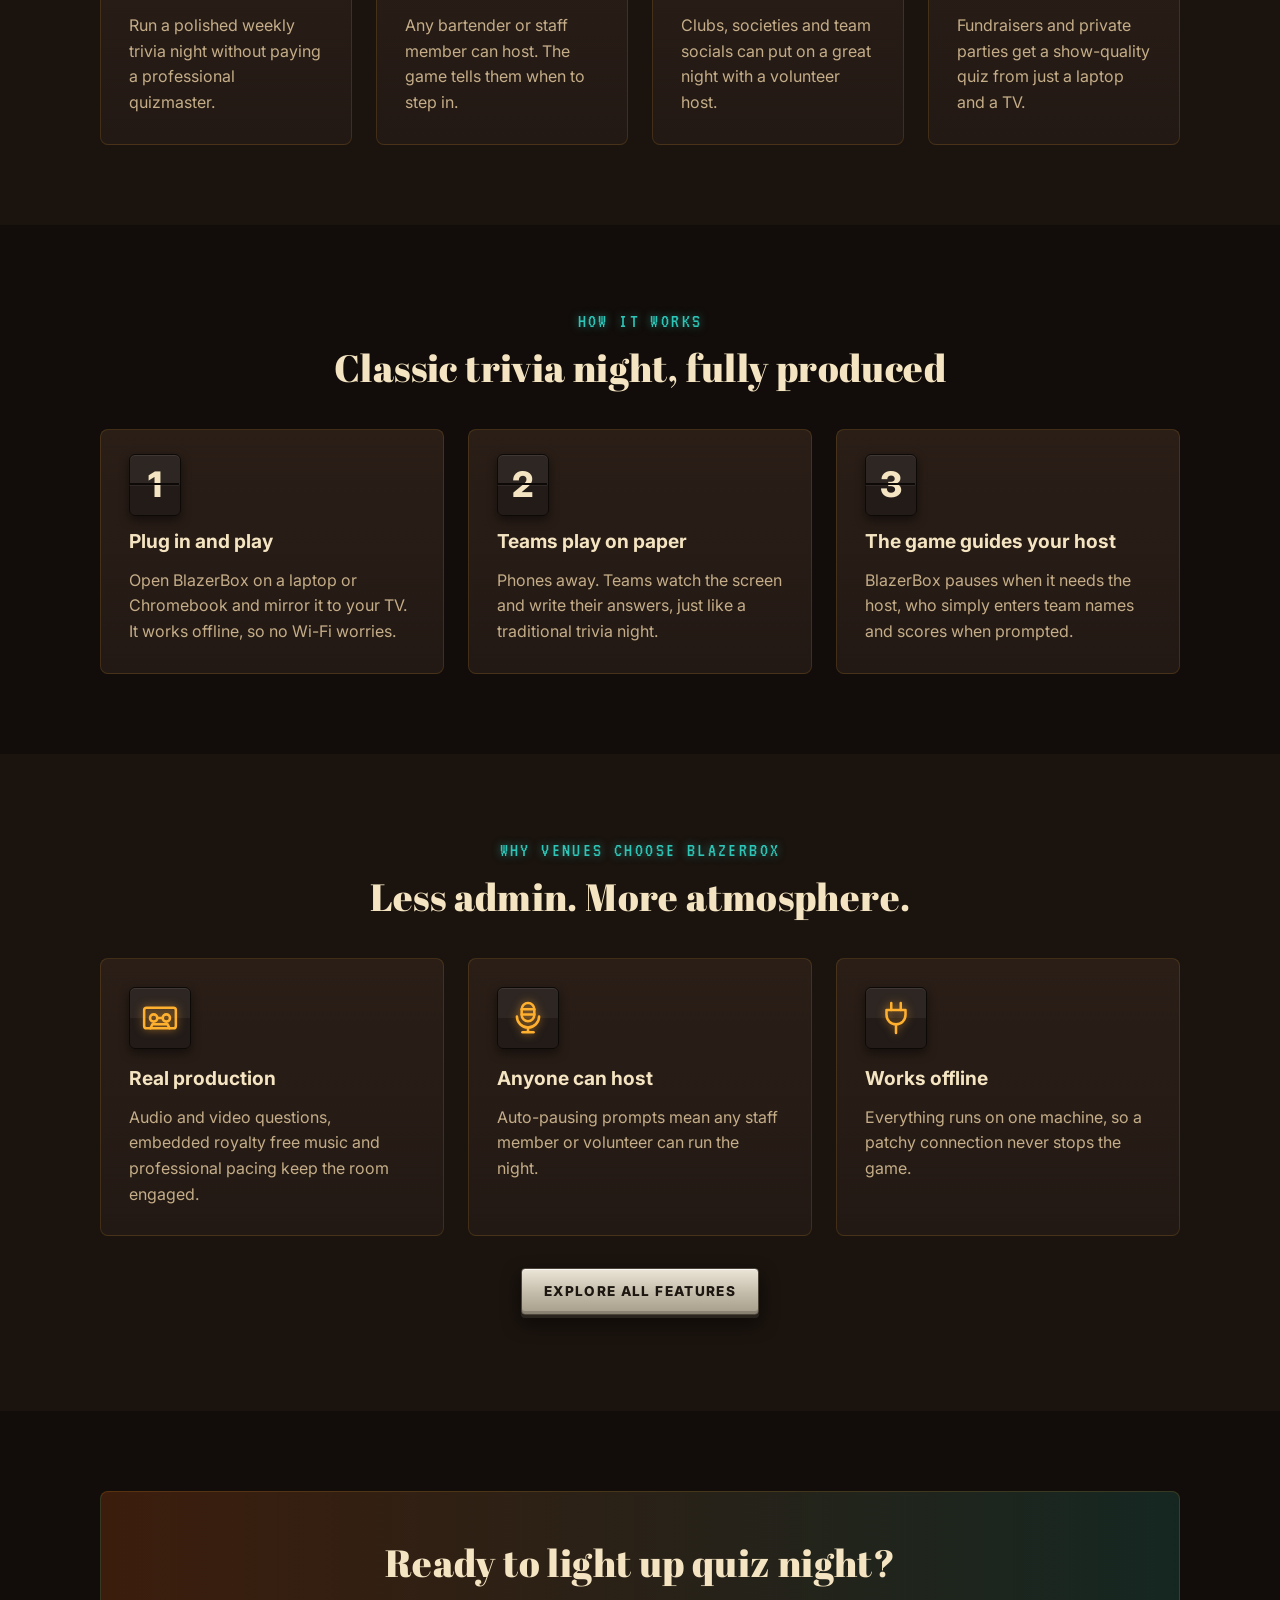
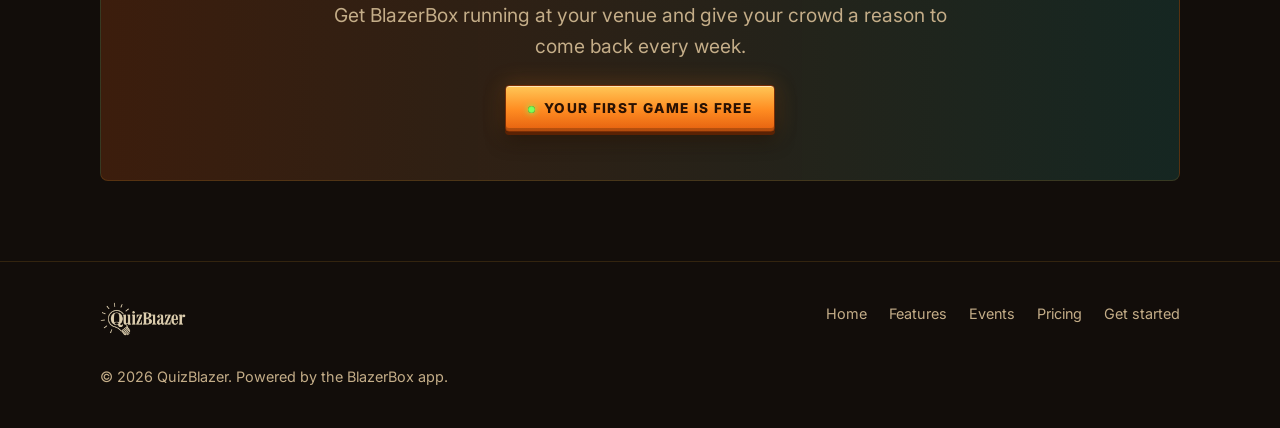
==== commit e179639b: "Merge pull request #4 from DLGXYZ/founders-story-video Add the Founders' Story video to the home pag" ====
--- a/index.html
+++ b/index.html
@@ -8,6 +8,7 @@
   <link rel="preconnect" href="https://fonts.googleapis.com">
   <link rel="preconnect" href="https://fonts.gstatic.com" crossorigin>
   <link href="https://fonts.googleapis.com/css2?family=Abril+Fatface&family=Inter:wght@400;500;600;700;800&family=VT323&display=swap" rel="stylesheet">
+  <link rel="stylesheet" href="assets/video.css?v=1">
   <link rel="icon" type="image/png" href="assets/favicon.png">
   <link rel="stylesheet" href="assets/style.css?v=5">
   <script src="assets/site.js?v=3" defer></script>
@@ -46,6 +47,23 @@
             <span class="osd osd-right">CH 03</span>
             <img src="assets/logo-warm.png" alt="" width="1142" height="451">
           </div>
+        </div>
+      </div>
+    </section>
+
+    <section class="founders">
+      <div class="container story-grid">
+        <div class="crt crt-video">
+          <div class="crt-screen">
+            <iframe src="https://www.youtube-nocookie.com/embed/D52O3it4ZjU?rel=0" title="QuizBlazer founders' story" loading="lazy" allow="accelerometer; clipboard-write; encrypted-media; gyroscope; picture-in-picture; web-share" referrerpolicy="strict-origin-when-cross-origin" allowfullscreen></iframe>
+          </div>
+          <div class="crt-knobs" aria-hidden="true"><span class="dial"></span><span class="dial"></span><span>CH 04</span><span class="led"></span></div>
+        </div>
+        <div>
+          <p class="eyebrow">Founders' story</p>
+          <h2>Why we built BlazerBox</h2>
+          <p class="lead">Meet the people behind QuizBlazer and hear the story of how BlazerBox came to be.</p>
+          <p class="tape-label">TAPE 01 &middot; Press play on the TV</p>
         </div>
       </div>
     </section>
--- a/assets/video.css
+++ b/assets/video.css
@@ -0,0 +1,15 @@
+/* Founders' story video on a retro TV */
+.story-grid { display: grid; grid-template-columns: 1.15fr 0.85fr; gap: 48px; align-items: center; }
+.crt.crt-video { aspect-ratio: auto; padding: 22px 22px 46px; }
+.crt-video .crt-screen { height: auto; aspect-ratio: 16 / 9; padding: 0; border-radius: 26px / 20px; background: #000; }
+.crt-video .crt-screen::after { opacity: 0.35; }
+.crt-video iframe { position: absolute; inset: 0; width: 100%; height: 100%; border: 0; }
+.crt-knobs { position: absolute; left: 28px; right: 28px; bottom: 14px; display: flex; align-items: center; gap: 12px; font-family: "VT323", monospace; font-size: 1.2rem; color: var(--muted); }
+.crt-knobs .dial { width: 16px; height: 16px; border-radius: 50%; background: radial-gradient(circle at 35% 35%, #8a6040, #2a180d); box-shadow: 0 1px 2px rgba(0,0,0,0.8); flex: none; }
+.crt-knobs .led { width: 7px; height: 7px; border-radius: 50%; background: #ff3b1a; box-shadow: 0 0 6px #ff3b1a; margin-left: auto; flex: none; }
+.tape-label { font-family: "VT323", monospace; font-size: 1.3rem; color: var(--accent); text-shadow: 0 0 6px rgba(46, 196, 182, 0.6); margin: 18px 0 0; }
+@media (max-width: 860px) {
+  .story-grid { grid-template-columns: 1fr; gap: 32px; }
+  .crt.crt-video { padding: 12px 12px 36px; border-radius: 14px; }
+  .crt-knobs { left: 18px; right: 18px; bottom: 9px; }
+}
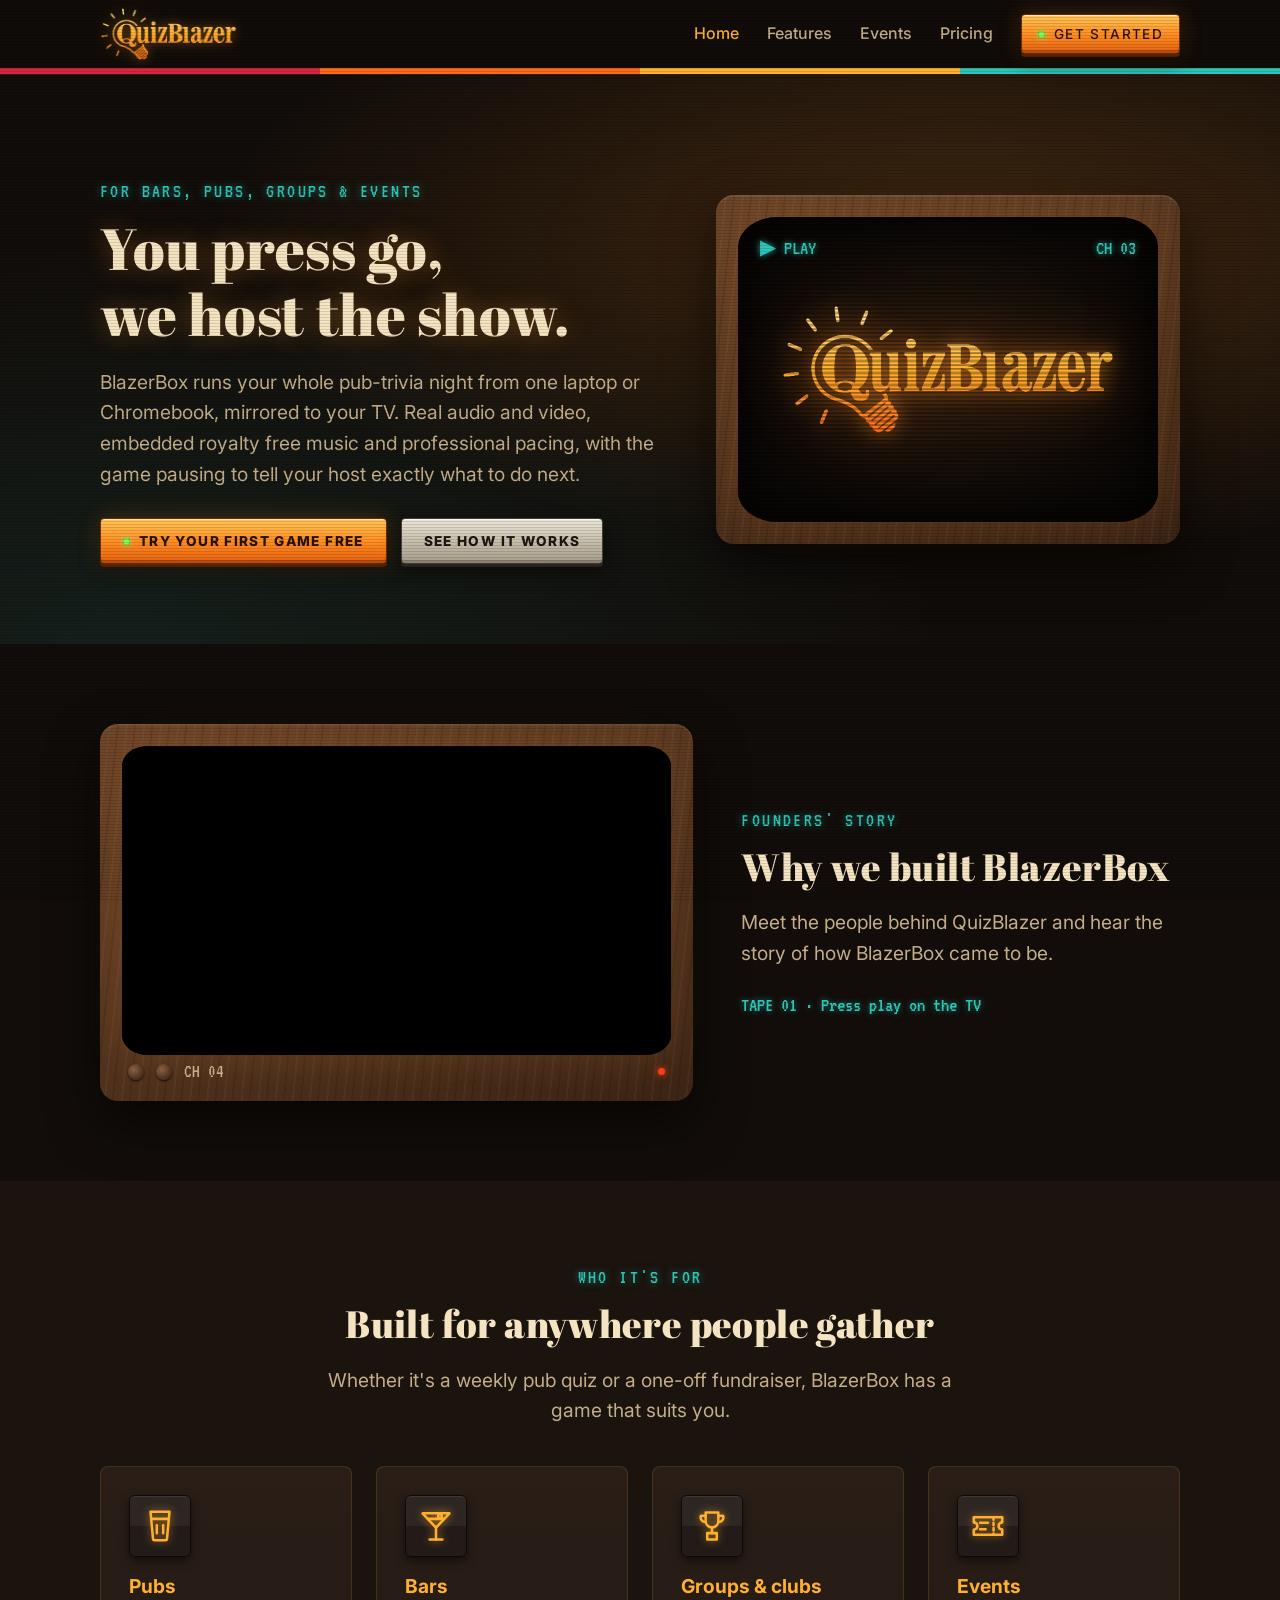
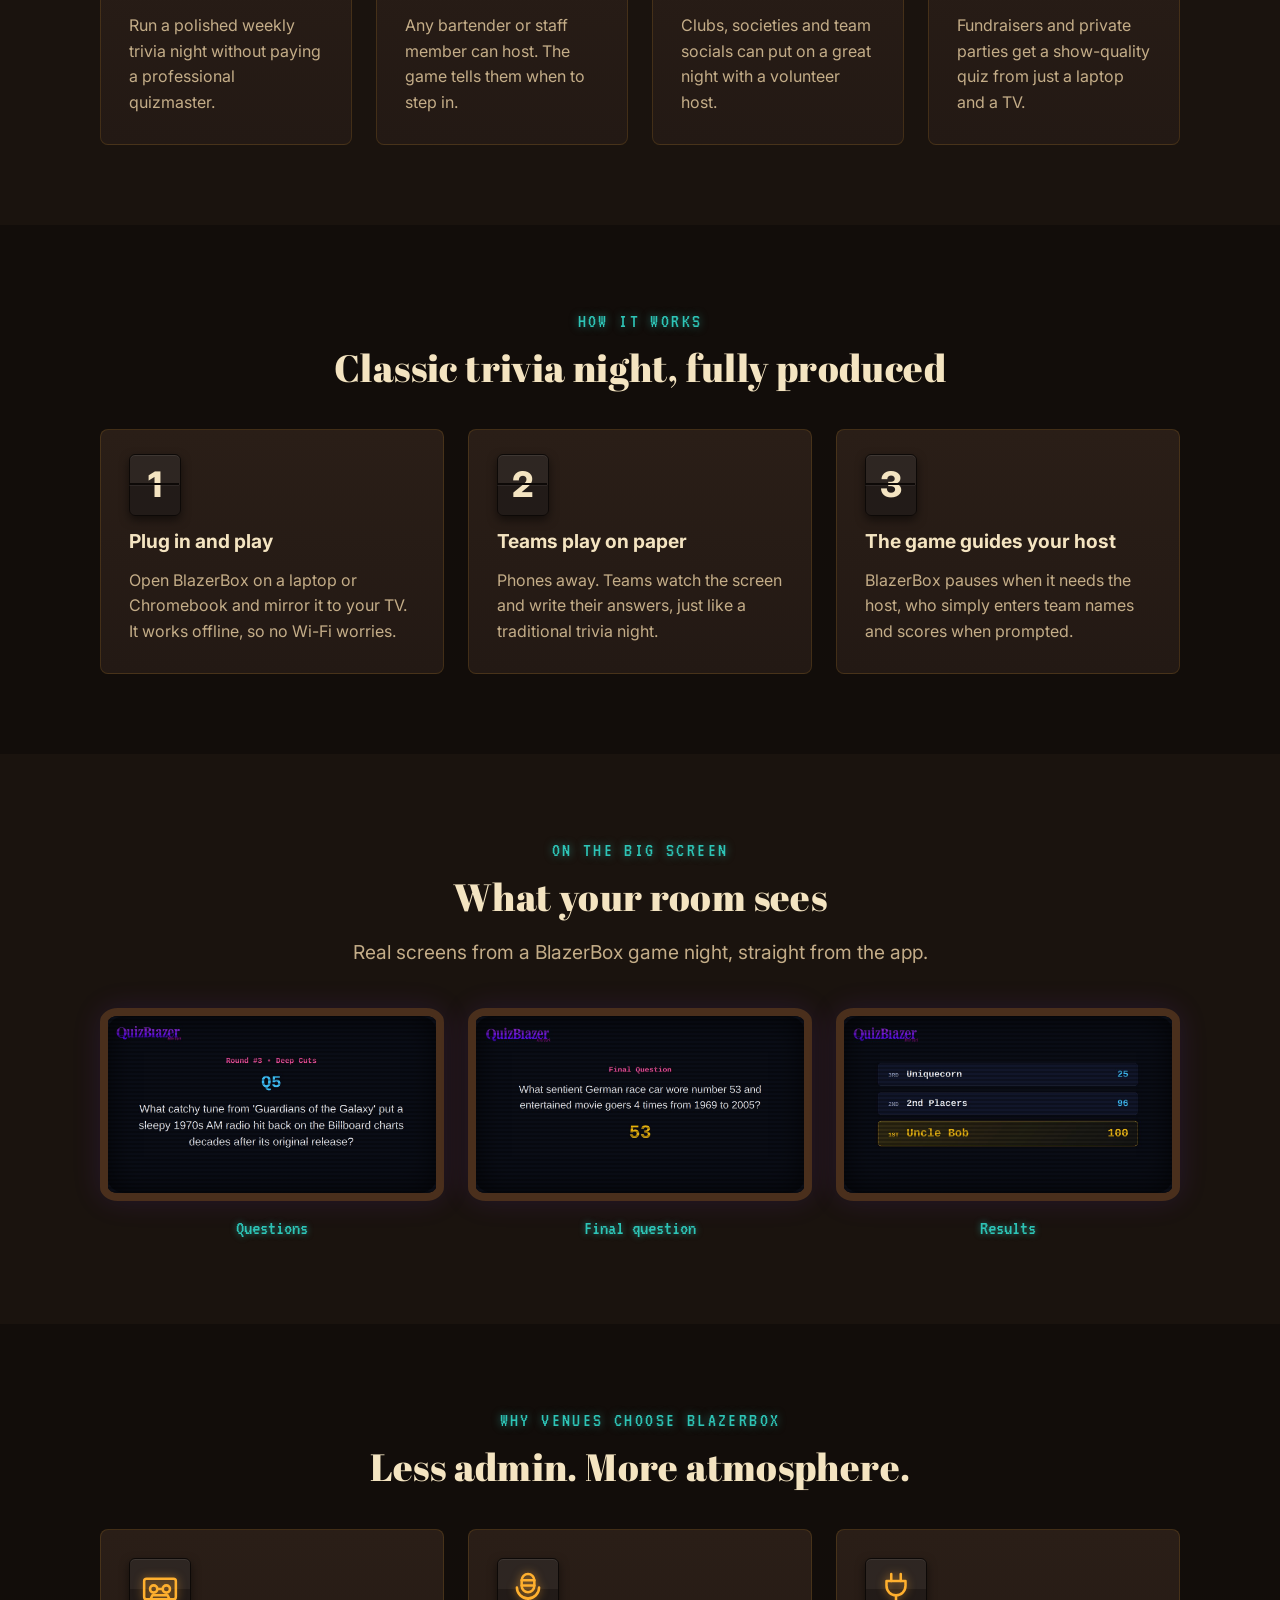
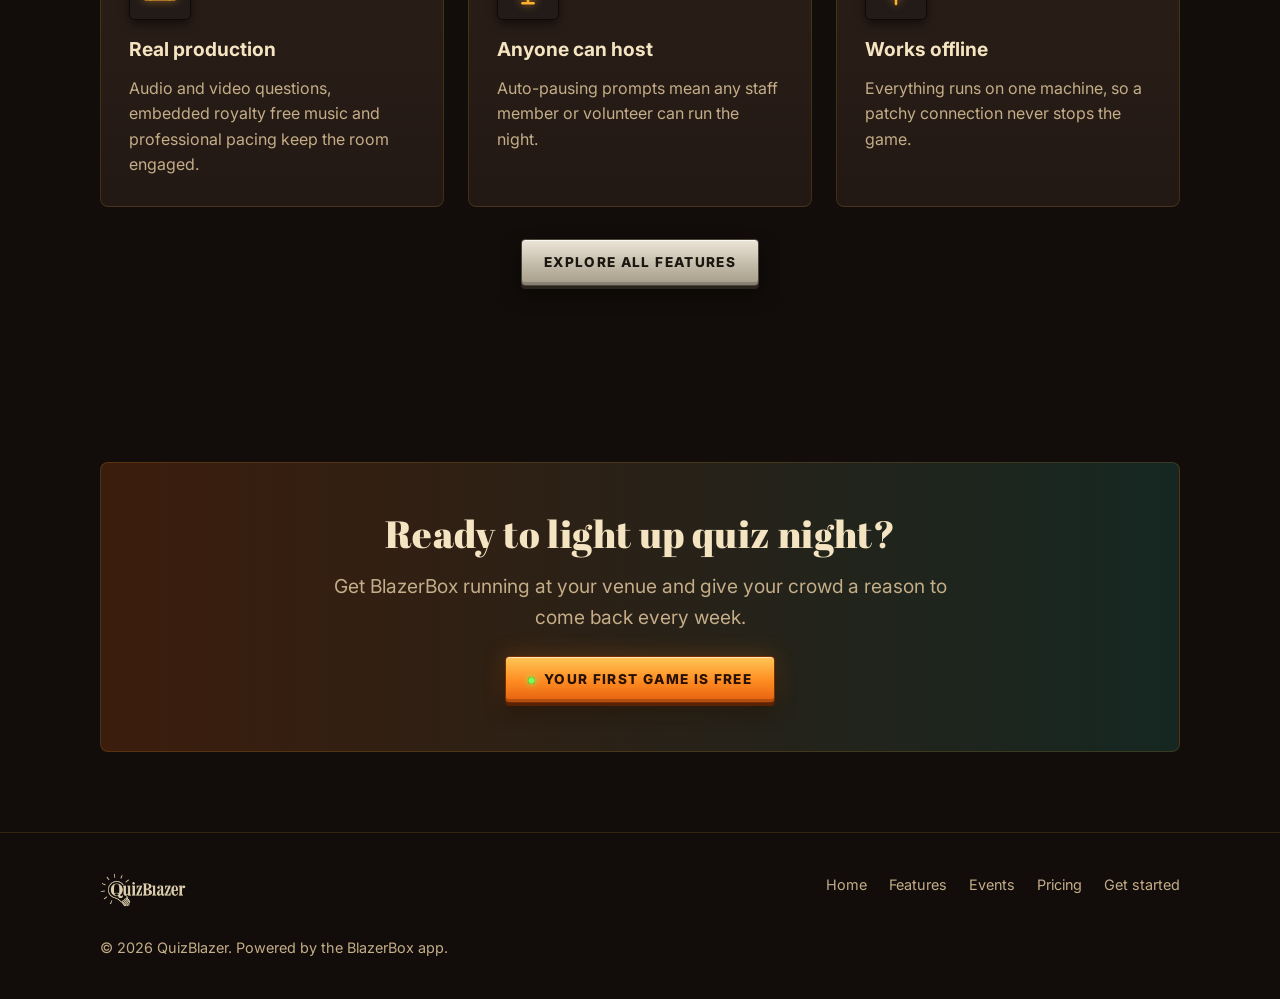
==== commit 204364e0: "Merge main into game-screenshots Keep site.js?v=3 from main and bump style.css to v=6 on every page " ====
--- a/index.html
+++ b/index.html
@@ -10,7 +10,7 @@
   <link href="https://fonts.googleapis.com/css2?family=Abril+Fatface&family=Inter:wght@400;500;600;700;800&family=VT323&display=swap" rel="stylesheet">
   <link rel="stylesheet" href="assets/video.css?v=1">
   <link rel="icon" type="image/png" href="assets/favicon.png">
-  <link rel="stylesheet" href="assets/style.css?v=5">
+  <link rel="stylesheet" href="assets/style.css?v=6">
   <script src="assets/site.js?v=3" defer></script>
 </head>
 <body>
@@ -95,6 +95,19 @@
     </section>
 
     <section class="section-alt">
+      <div class="container center">
+        <p class="eyebrow">On the big screen</p>
+        <h2>What your room sees</h2>
+        <p class="lead">Real screens from a BlazerBox game night, straight from the app.</p>
+        <div class="grid-3 screen-grid">
+          <figure class="screen-shot"><div class="feature-media has-shot"><img src="assets/screens/question.jpg" alt="A trivia question on screen" width="1200" height="674" loading="lazy" decoding="async"></div><figcaption>Questions</figcaption></figure>
+          <figure class="screen-shot"><div class="feature-media has-shot"><img src="assets/screens/final-question.jpg" alt="The final question with its countdown" width="1200" height="674" loading="lazy" decoding="async"></div><figcaption>Final question</figcaption></figure>
+          <figure class="screen-shot"><div class="feature-media has-shot"><img src="assets/screens/results.jpg" alt="Final standings revealed on screen" width="1200" height="674" loading="lazy" decoding="async"></div><figcaption>Results</figcaption></figure>
+        </div>
+      </div>
+    </section>
+
+    <section>
       <div class="container">
         <div class="center">
           <p class="eyebrow">Why venues choose BlazerBox</p>
--- a/assets/style.css
+++ b/assets/style.css
@@ -160,6 +160,13 @@
 .feature-row:nth-child(even) .feature-media { order: -1; }
 .feature-media { position: relative; overflow: hidden; aspect-ratio: 4 / 3; border-radius: 30px / 22px; background: radial-gradient(ellipse at center, #2a1c10 0%, #0d0907 80%); border: 10px solid #4a2f1c; box-shadow: inset 0 0 40px rgba(0,0,0,0.9); display: flex; align-items: center; justify-content: center; color: var(--muted); font-size: 0.9rem; text-align: center; padding: 20px; }
 .feature-row ul { color: var(--muted); padding-left: 20px; }
+.feature-media.has-shot { aspect-ratio: 16 / 9; padding: 0; border-radius: 18px / 14px; background: #0a0d16; box-shadow: inset 0 0 40px rgba(0,0,0,0.9), 0 0 30px rgba(140, 60, 255, 0.12); }
+.feature-media.has-shot img { width: 100%; height: 100%; object-fit: cover; display: block; }
+.feature-media.has-shot::before { content: ""; position: absolute; inset: 0; pointer-events: none; z-index: 1; border-radius: inherit; box-shadow: inset 0 0 30px rgba(0,0,0,0.75); }
+.screen-grid { text-align: left; }
+.screen-shot { margin: 0; }
+.screen-shot .feature-media { border-width: 8px; }
+.screen-shot figcaption { font-family: "VT323", monospace; font-size: 1.3rem; color: var(--accent); text-shadow: 0 0 6px rgba(46, 196, 182, 0.6); margin-top: 10px; text-align: center; }
 
 /* Pricing */
 .pricing-grid { display: grid; grid-template-columns: repeat(3, 1fr); gap: 24px; margin-top: 40px; align-items: stretch; }
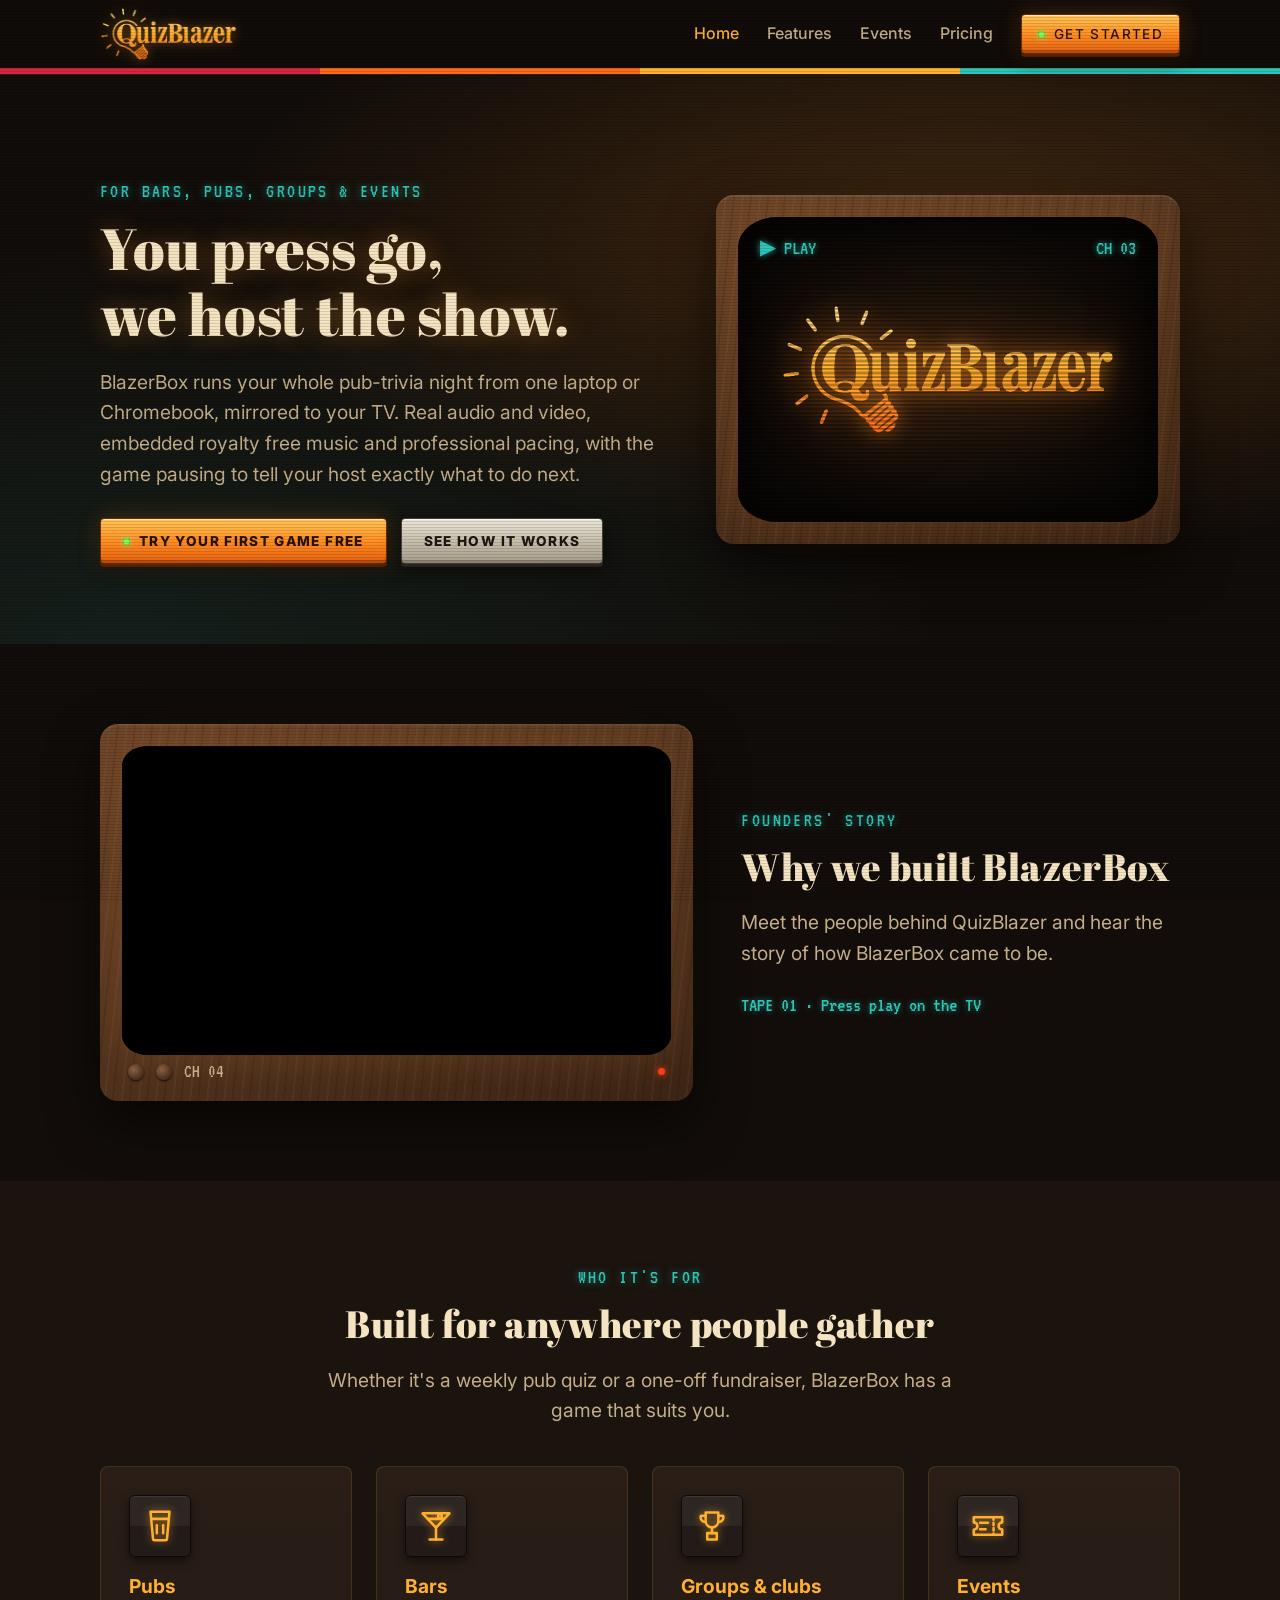
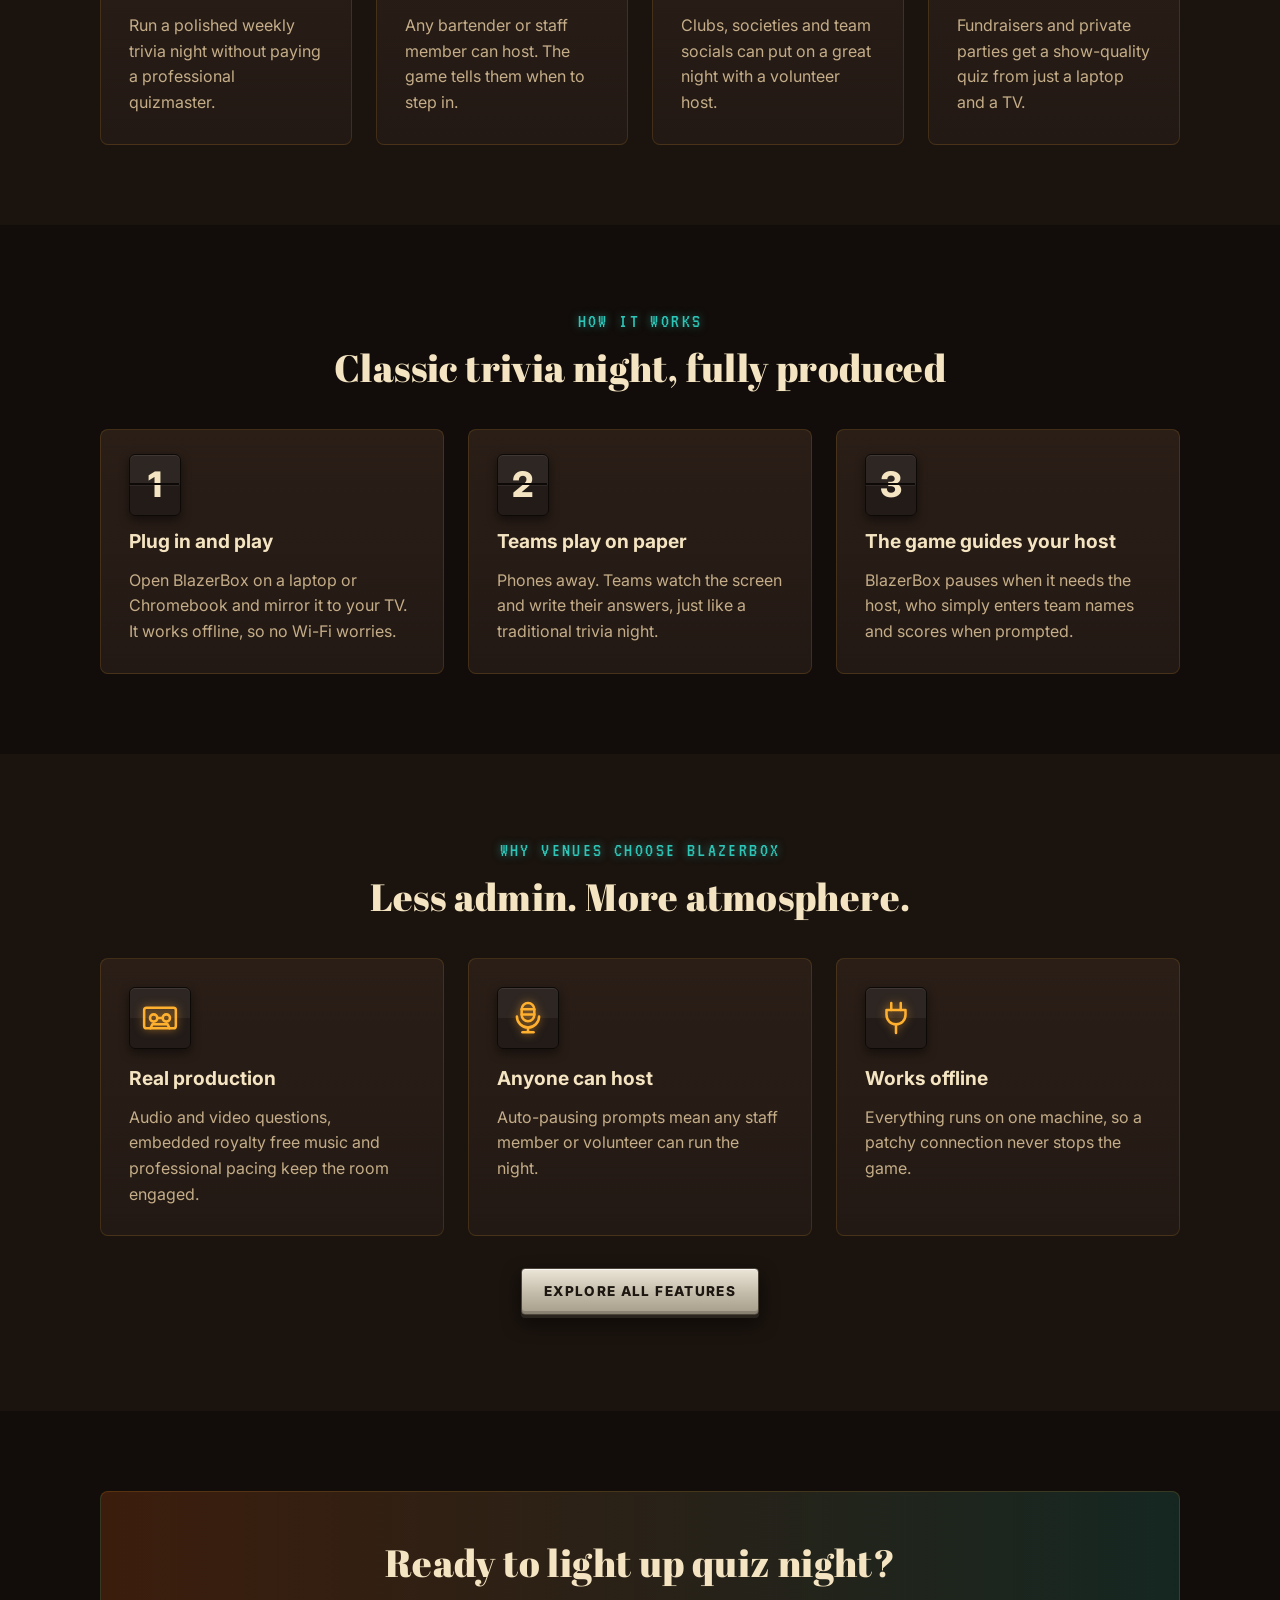
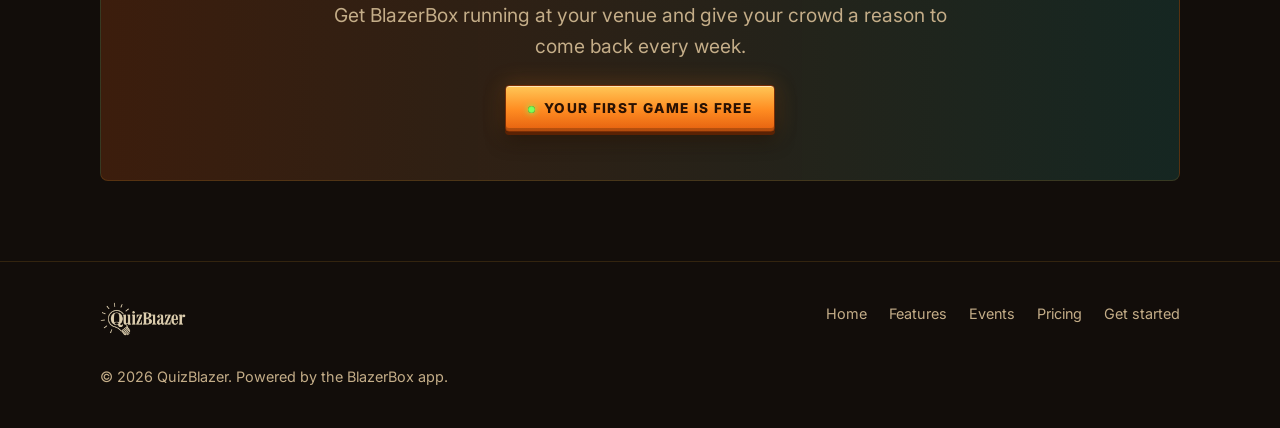
==== commit cec47289: "Use re-uploaded Founders' Story video (fixes audio) Co-Authored-By: Claude Opus 5.5 (1M context) <no" ====
--- a/index.html
+++ b/index.html
@@ -10,7 +10,7 @@
   <link href="https://fonts.googleapis.com/css2?family=Abril+Fatface&family=Inter:wght@400;500;600;700;800&family=VT323&display=swap" rel="stylesheet">
   <link rel="stylesheet" href="assets/video.css?v=1">
   <link rel="icon" type="image/png" href="assets/favicon.png">
-  <link rel="stylesheet" href="assets/style.css?v=6">
+  <link rel="stylesheet" href="assets/style.css?v=5">
   <script src="assets/site.js?v=3" defer></script>
 </head>
 <body>
@@ -55,7 +55,7 @@
       <div class="container story-grid">
         <div class="crt crt-video">
           <div class="crt-screen">
-            <iframe src="https://www.youtube-nocookie.com/embed/D52O3it4ZjU?rel=0" title="QuizBlazer founders' story" loading="lazy" allow="accelerometer; clipboard-write; encrypted-media; gyroscope; picture-in-picture; web-share" referrerpolicy="strict-origin-when-cross-origin" allowfullscreen></iframe>
+            <iframe src="https://www.youtube-nocookie.com/embed/3qnh0r4Oj34?rel=0" title="QuizBlazer founders' story" loading="lazy" allow="accelerometer; clipboard-write; encrypted-media; gyroscope; picture-in-picture; web-share" referrerpolicy="strict-origin-when-cross-origin" allowfullscreen></iframe>
           </div>
           <div class="crt-knobs" aria-hidden="true"><span class="dial"></span><span class="dial"></span><span>CH 04</span><span class="led"></span></div>
         </div>
@@ -95,19 +95,6 @@
     </section>
 
     <section class="section-alt">
-      <div class="container center">
-        <p class="eyebrow">On the big screen</p>
-        <h2>What your room sees</h2>
-        <p class="lead">Real screens from a BlazerBox game night, straight from the app.</p>
-        <div class="grid-3 screen-grid">
-          <figure class="screen-shot"><div class="feature-media has-shot"><img src="assets/screens/question.jpg" alt="A trivia question on screen" width="1200" height="674" loading="lazy" decoding="async"></div><figcaption>Questions</figcaption></figure>
-          <figure class="screen-shot"><div class="feature-media has-shot"><img src="assets/screens/final-question.jpg" alt="The final question with its countdown" width="1200" height="674" loading="lazy" decoding="async"></div><figcaption>Final question</figcaption></figure>
-          <figure class="screen-shot"><div class="feature-media has-shot"><img src="assets/screens/results.jpg" alt="Final standings revealed on screen" width="1200" height="674" loading="lazy" decoding="async"></div><figcaption>Results</figcaption></figure>
-        </div>
-      </div>
-    </section>
-
-    <section>
       <div class="container">
         <div class="center">
           <p class="eyebrow">Why venues choose BlazerBox</p>
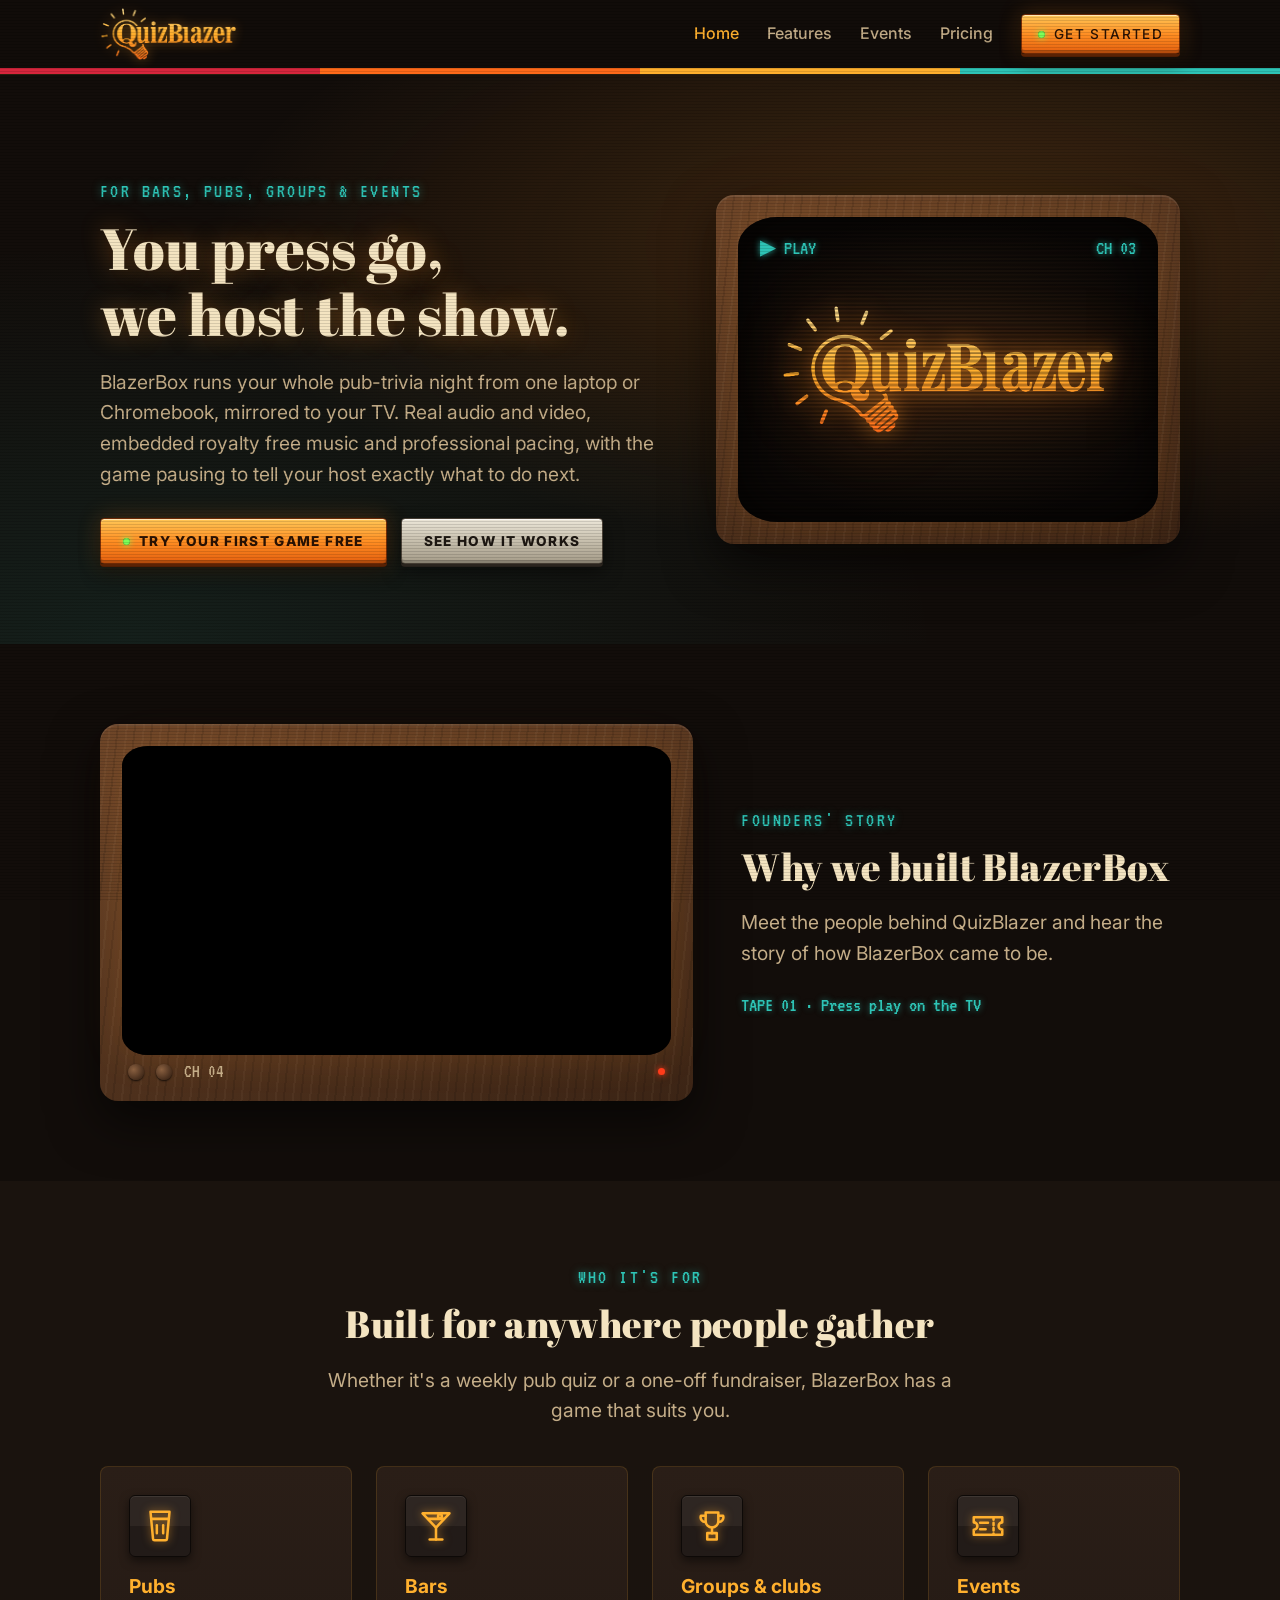
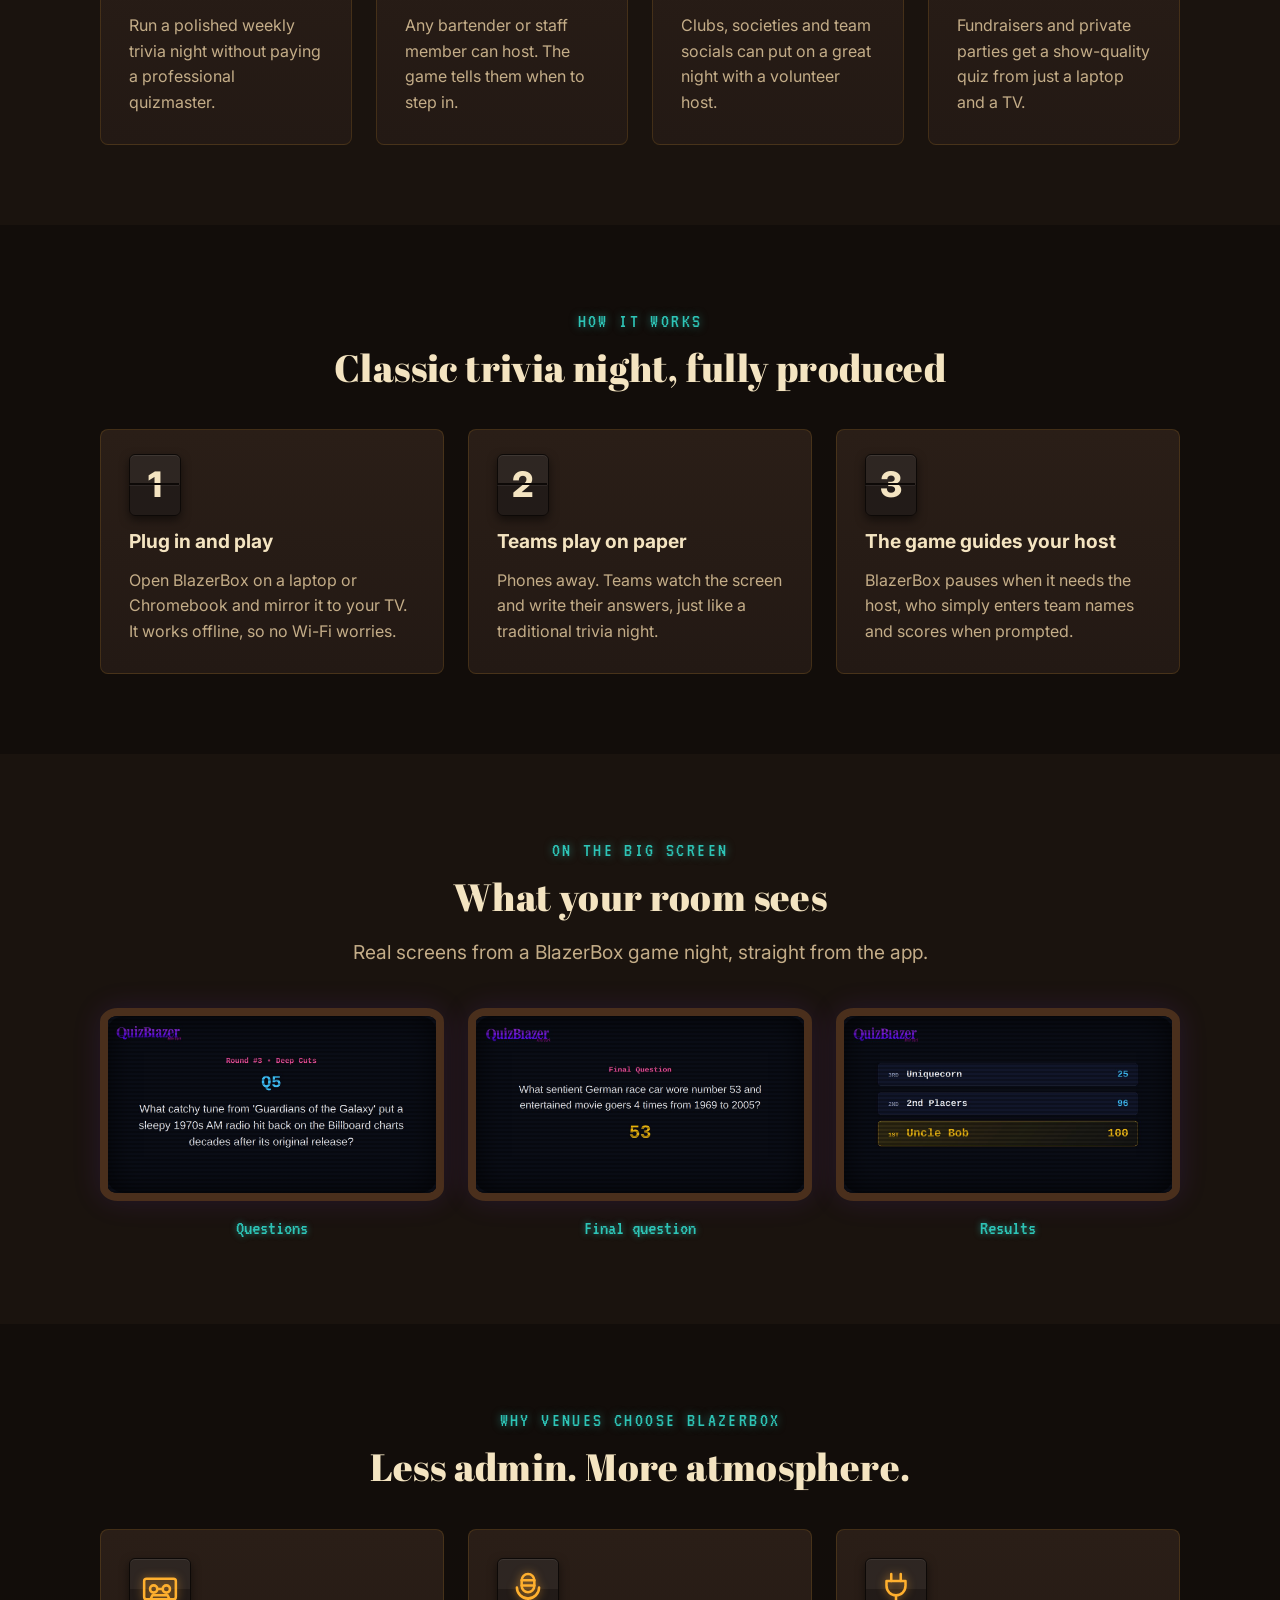
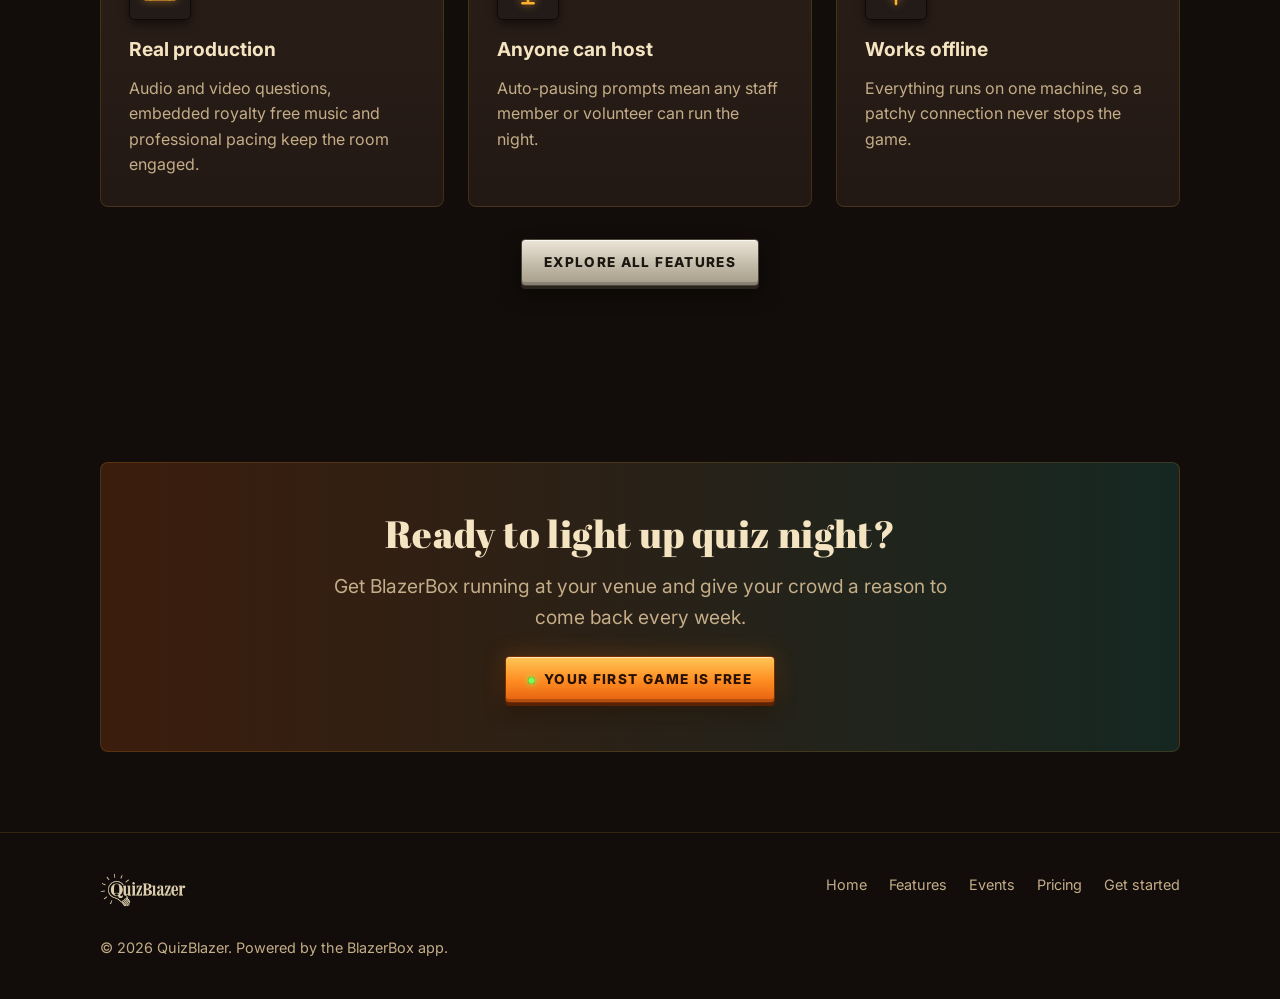
==== commit 51deb5b1: "Merge pull request #2 from DLGXYZ/game-screenshots Add BlazerBox game screenshots to Features and Ho" ====
--- a/index.html
+++ b/index.html
@@ -10,7 +10,7 @@
   <link href="https://fonts.googleapis.com/css2?family=Abril+Fatface&family=Inter:wght@400;500;600;700;800&family=VT323&display=swap" rel="stylesheet">
   <link rel="stylesheet" href="assets/video.css?v=1">
   <link rel="icon" type="image/png" href="assets/favicon.png">
-  <link rel="stylesheet" href="assets/style.css?v=5">
+  <link rel="stylesheet" href="assets/style.css?v=6">
   <script src="assets/site.js?v=3" defer></script>
 </head>
 <body>
@@ -55,7 +55,7 @@
       <div class="container story-grid">
         <div class="crt crt-video">
           <div class="crt-screen">
-            <iframe src="https://www.youtube-nocookie.com/embed/3qnh0r4Oj34?rel=0" title="QuizBlazer founders' story" loading="lazy" allow="accelerometer; clipboard-write; encrypted-media; gyroscope; picture-in-picture; web-share" referrerpolicy="strict-origin-when-cross-origin" allowfullscreen></iframe>
+            <iframe src="https://www.youtube-nocookie.com/embed/vmCKggTSL7A?rel=0" title="QuizBlazer founders' story" loading="lazy" allow="accelerometer; clipboard-write; encrypted-media; gyroscope; picture-in-picture; web-share" referrerpolicy="strict-origin-when-cross-origin" allowfullscreen></iframe>
           </div>
           <div class="crt-knobs" aria-hidden="true"><span class="dial"></span><span class="dial"></span><span>CH 04</span><span class="led"></span></div>
         </div>
@@ -95,6 +95,19 @@
     </section>
 
     <section class="section-alt">
+      <div class="container center">
+        <p class="eyebrow">On the big screen</p>
+        <h2>What your room sees</h2>
+        <p class="lead">Real screens from a BlazerBox game night, straight from the app.</p>
+        <div class="grid-3 screen-grid">
+          <figure class="screen-shot"><div class="feature-media has-shot"><img src="assets/screens/question.jpg" alt="A trivia question on screen" width="1200" height="674" loading="lazy" decoding="async"></div><figcaption>Questions</figcaption></figure>
+          <figure class="screen-shot"><div class="feature-media has-shot"><img src="assets/screens/final-question.jpg" alt="The final question with its countdown" width="1200" height="674" loading="lazy" decoding="async"></div><figcaption>Final question</figcaption></figure>
+          <figure class="screen-shot"><div class="feature-media has-shot"><img src="assets/screens/results.jpg" alt="Final standings revealed on screen" width="1200" height="674" loading="lazy" decoding="async"></div><figcaption>Results</figcaption></figure>
+        </div>
+      </div>
+    </section>
+
+    <section>
       <div class="container">
         <div class="center">
           <p class="eyebrow">Why venues choose BlazerBox</p>
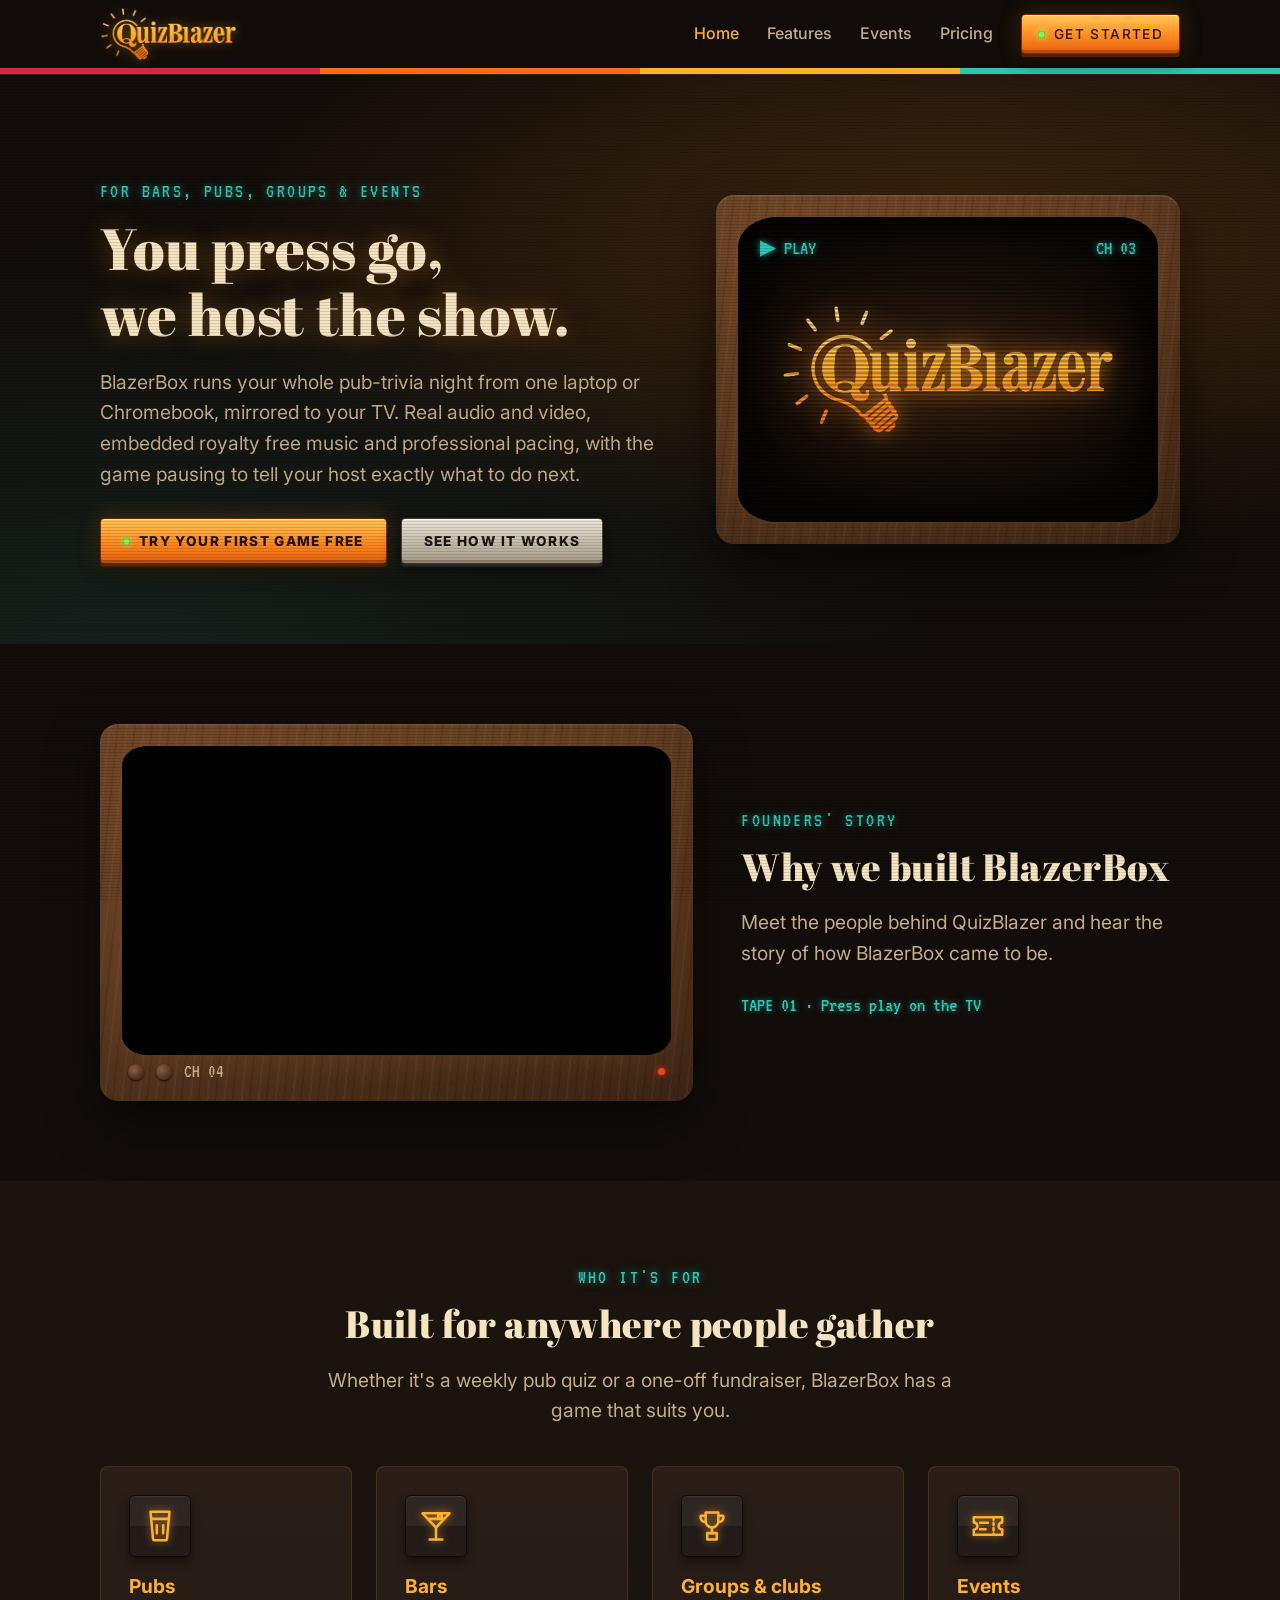
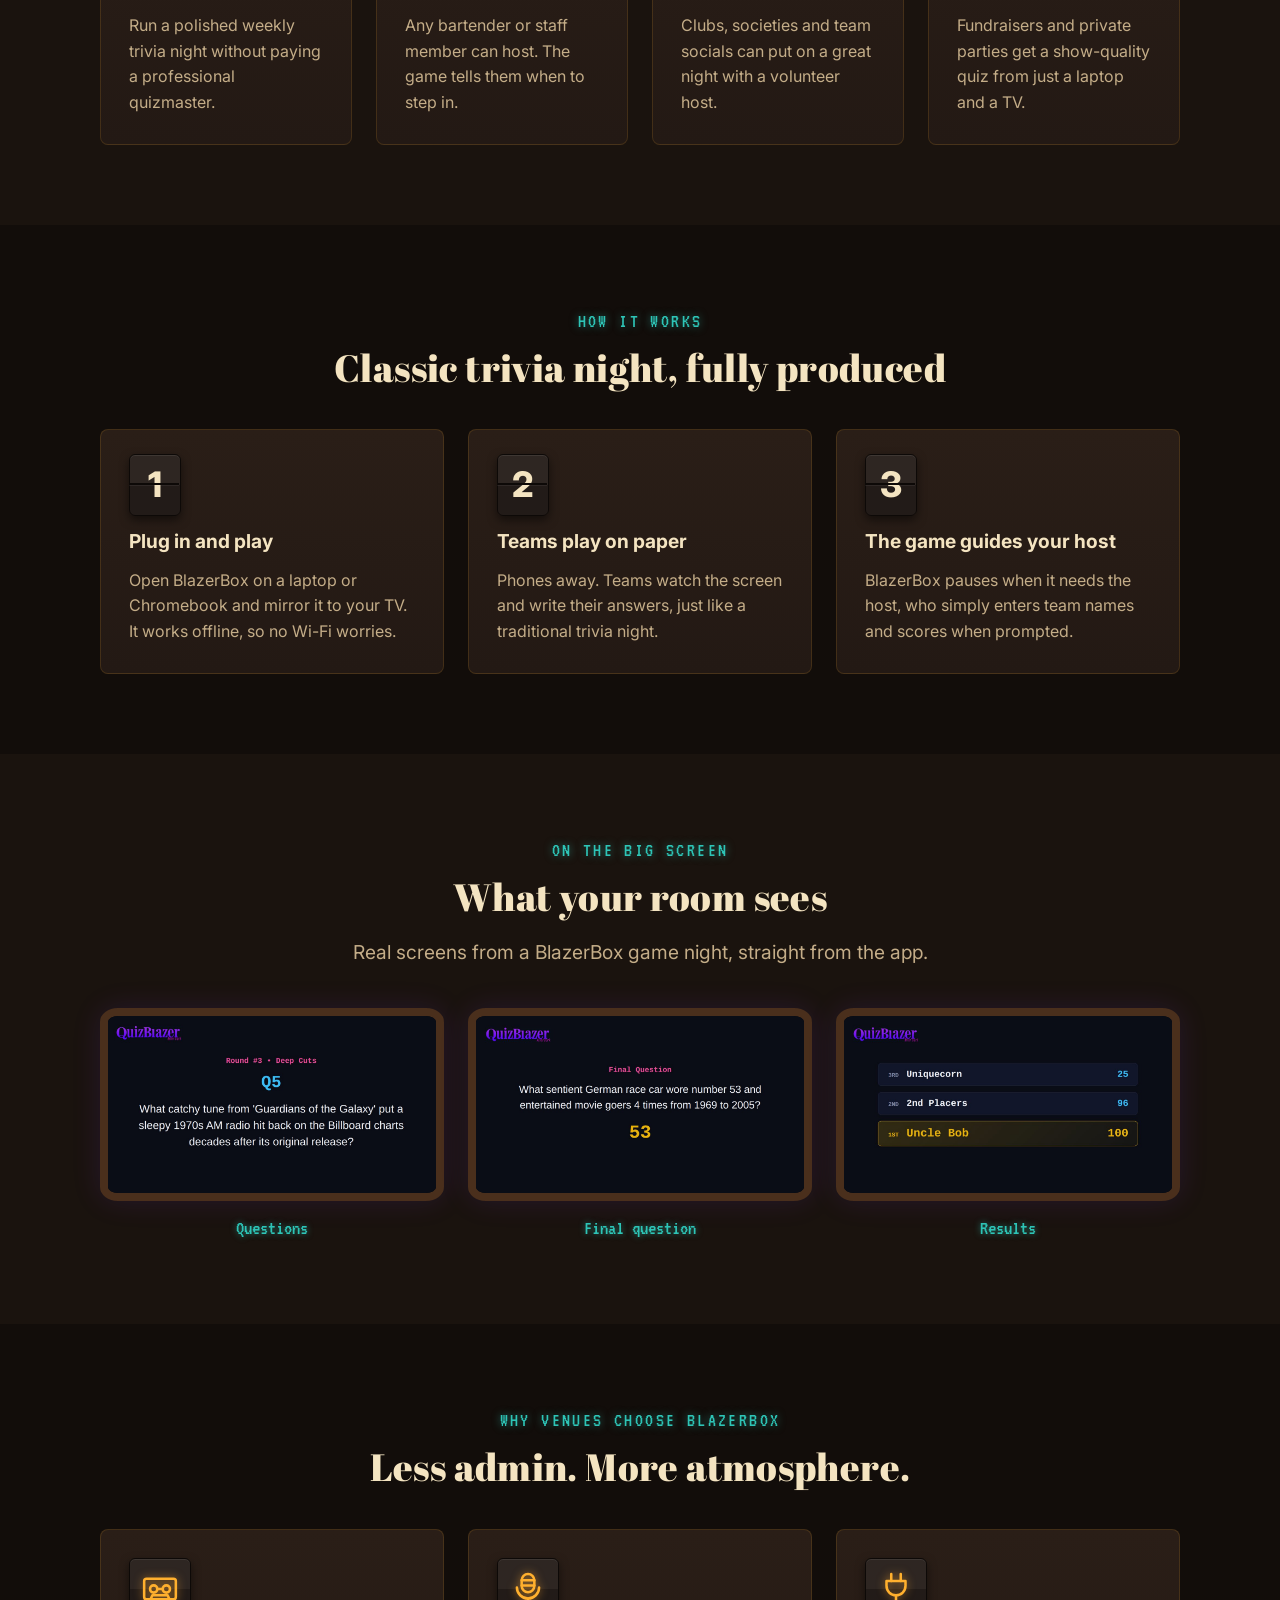
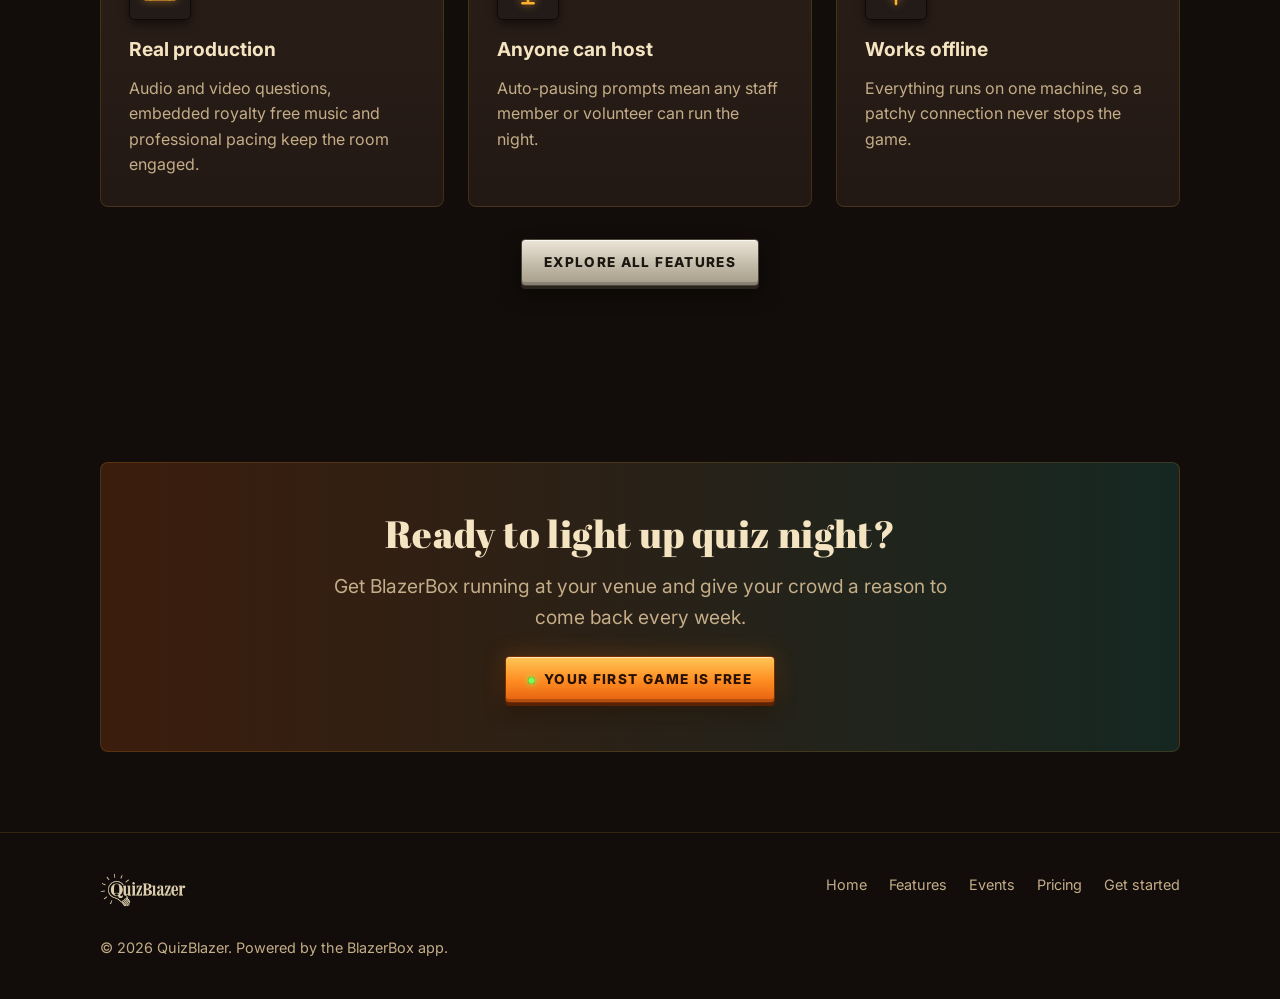
==== commit 97d807cb: "Show screenshots without the screen effect and let visitors tap to enlarge them Co-Authored-By: Clau" ====
--- a/index.html
+++ b/index.html
@@ -10,8 +10,8 @@
   <link href="https://fonts.googleapis.com/css2?family=Abril+Fatface&family=Inter:wght@400;500;600;700;800&family=VT323&display=swap" rel="stylesheet">
   <link rel="stylesheet" href="assets/video.css?v=1">
   <link rel="icon" type="image/png" href="assets/favicon.png">
-  <link rel="stylesheet" href="assets/style.css?v=6">
-  <script src="assets/site.js?v=3" defer></script>
+  <link rel="stylesheet" href="assets/style.css?v=7">
+  <script src="assets/site.js?v=4" defer></script>
 </head>
 <body>
   <header class="site-header">
--- a/assets/style.css
+++ b/assets/style.css
@@ -26,7 +26,7 @@
 
 /* Header */
 .site-header {
-  position: sticky; top: 0; z-index: 10;
+  position: sticky; top: 0; z-index: 102;
   background: rgba(18, 13, 10, 0.94);
   backdrop-filter: blur(8px);
   border-bottom: 1px solid var(--line);
@@ -162,7 +162,25 @@
 .feature-row ul { color: var(--muted); padding-left: 20px; }
 .feature-media.has-shot { aspect-ratio: 16 / 9; padding: 0; border-radius: 18px / 14px; background: #0a0d16; box-shadow: inset 0 0 40px rgba(0,0,0,0.9), 0 0 30px rgba(140, 60, 255, 0.12); }
 .feature-media.has-shot img { width: 100%; height: 100%; object-fit: cover; display: block; }
-.feature-media.has-shot::before { content: ""; position: absolute; inset: 0; pointer-events: none; z-index: 1; border-radius: inherit; box-shadow: inset 0 0 30px rgba(0,0,0,0.75); }
+/* Screenshots show exactly what the room sees: no scanlines or vignette, and they sit above the page-wide scanlines */
+.feature-media.has-shot { z-index: 101; cursor: zoom-in; }
+.feature-media.has-shot::after { content: none; }
+.feature-media.has-shot img:focus-visible { outline: 3px solid var(--accent); outline-offset: -3px; }
+
+/* Tap a screenshot to see it full size */
+.lightbox { position: fixed; inset: 0; z-index: 200; display: flex; flex-direction: column; align-items: center; justify-content: center; gap: 14px; padding: 16px; background: rgba(8, 6, 4, 0.94); cursor: zoom-out; }
+.lightbox[hidden] { display: none; }
+.lightbox img { max-width: 100%; max-height: calc(100vh - 120px); width: auto; height: auto; border: 3px solid #4a2f1c; box-shadow: 0 10px 40px rgba(0,0,0,0.8); }
+.lightbox-caption { font-family: "VT323", monospace; font-size: 1.3rem; color: var(--accent); text-align: center; margin: 0; }
+.lightbox-close { position: absolute; top: 12px; right: 12px; font-family: "VT323", monospace; font-size: 1.3rem; color: var(--text); background: linear-gradient(#3a2a1e, #22180f); border: 1px solid #5a4030; border-radius: 3px; padding: 6px 14px; cursor: pointer; box-shadow: inset 0 1px 0 rgba(255,255,255,0.12), 0 2px 0 #000; }
+.lightbox-close:focus-visible { outline: 3px solid var(--accent); }
+body.lightbox-open { overflow: hidden; }
+/* On a phone held upright, turn the widescreen shot sideways so it fills the screen */
+@media (orientation: portrait) and (max-width: 700px) {
+  .lightbox { overflow: hidden; }
+  .lightbox img { max-width: none; max-height: none; width: min(calc(100vh - 110px), calc((100vw - 24px) * 16 / 9)); transform: rotate(90deg); flex-shrink: 0; }
+  .lightbox-caption { display: none; }
+}
 .screen-grid { text-align: left; }
 .screen-shot { margin: 0; }
 .screen-shot .feature-media { border-width: 8px; }
